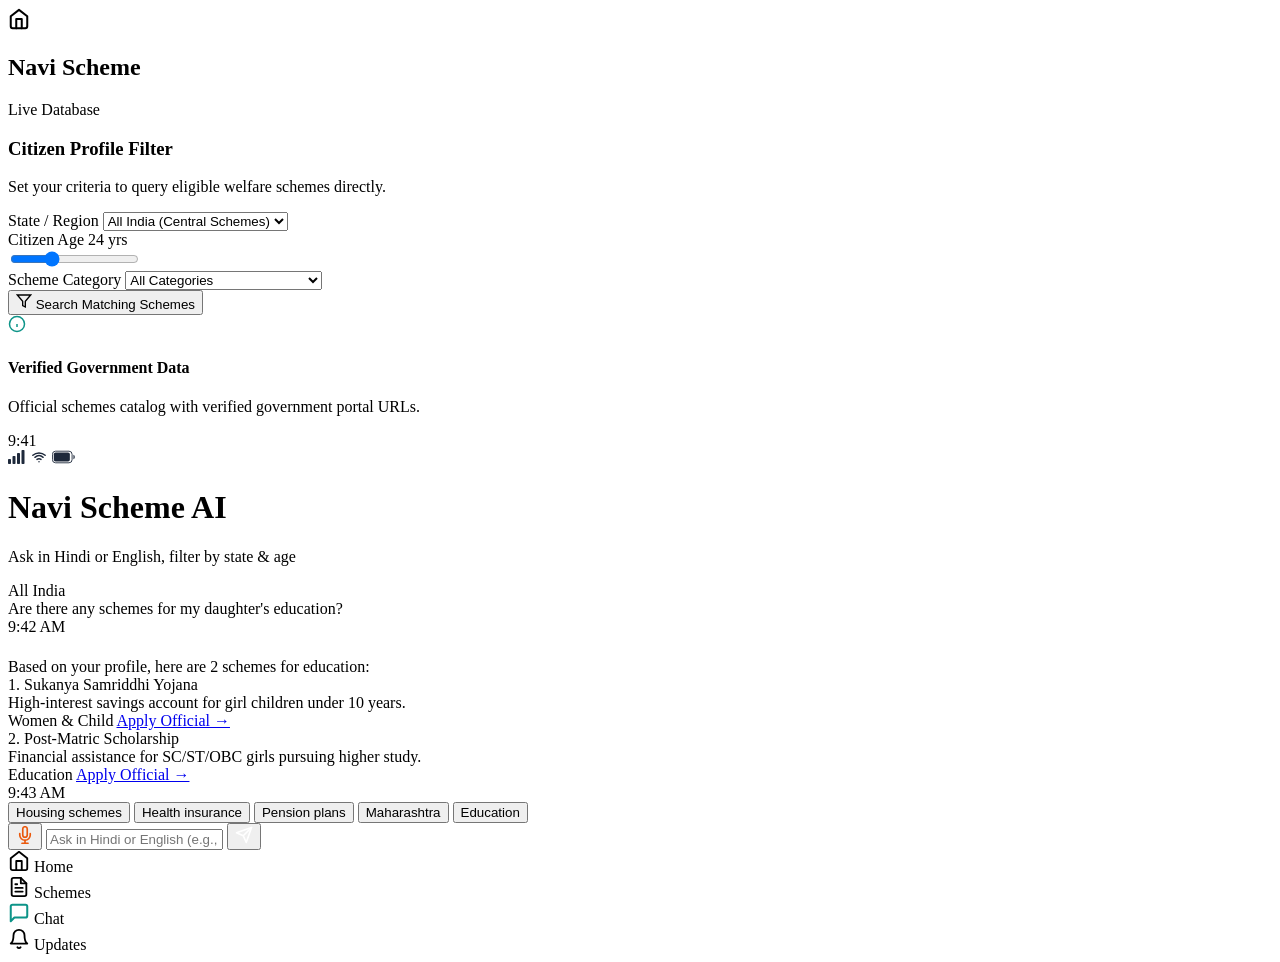
==== apps/web/public/index.html @ ba831e0b "feat: initialize project structure and implement scheme search and chat API endpoints" ====
<!DOCTYPE html>
<html lang="en">
<head>
  <meta charset="UTF-8" />
  <meta name="viewport" content="width=device-width, initial-scale=1.0" />
  <title>Navi Scheme - AI Government Scheme Finder</title>
  <meta name="description" content="Discover Indian central and state welfare schemes tailored to your age, state, and profile with AI guidance." />
  <link rel="preconnect" href="https://fonts.googleapis.com" />
  <link rel="preconnect" href="https://fonts.gstatic.com" crossorigin />
  <link href="https://fonts.googleapis.com/css2?family=Figtree:wght@400;500;600;700;800&display=swap" rel="stylesheet" />
  <link rel="stylesheet" href="/static/style.css" />
</head>
<body>
  <div class="app-layout">
    <!-- Sidebar for Desktop / Overview -->
    <aside class="desktop-sidebar">
      <div class="brand-badge">
        <div class="brand-logo">
          <svg width="22" height="22" viewBox="0 0 24 24" fill="none" stroke="currentColor" stroke-width="2.2" stroke-linecap="round" stroke-linejoin="round">
            <path d="m3 9 9-7 9 7v11a2 2 0 0 1-2 2H5a2 2 0 0 1-2-2z"></path>
            <polyline points="9 22 9 12 15 12 15 22"></polyline>
          </svg>
        </div>
        <div>
          <h2>Navi Scheme</h2>
          <span class="db-status-pill" id="db-status-badge">
            <span class="pulse-dot"></span> Live Database
          </span>
        </div>
      </div>

      <div class="sidebar-card">
        <h3>Citizen Profile Filter</h3>
        <p>Set your criteria to query eligible welfare schemes directly.</p>
        
        <div class="filter-group">
          <label for="state-select">State / Region</label>
          <select id="state-select" class="custom-select">
            <option value="All India">All India (Central Schemes)</option>
            <option value="Maharashtra">Maharashtra</option>
            <option value="Uttar Pradesh">Uttar Pradesh</option>
            <option value="Madhya Pradesh">Madhya Pradesh</option>
            <option value="Karnataka">Karnataka</option>
            <option value="Bihar">Bihar</option>
            <option value="Tamil Nadu">Tamil Nadu</option>
            <option value="Delhi">Delhi</option>
          </select>
        </div>

        <div class="filter-group">
          <div class="label-with-val">
            <label for="age-input">Citizen Age</label>
            <span id="age-display" class="val-badge">24 yrs</span>
          </div>
          <input type="range" id="age-range" min="0" max="80" value="24" class="custom-range" />
        </div>

        <div class="filter-group">
          <label for="category-select">Scheme Category</label>
          <select id="category-select" class="custom-select">
            <option value="All">All Categories</option>
            <option value="Education">Education & Scholarships</option>
            <option value="Health">Health & Insurance</option>
            <option value="Housing">Housing & PMAY</option>
            <option value="Pension">Pension & Retirement</option>
            <option value="Agriculture">Agriculture & Farmers</option>
            <option value="Women & Child">Women & Child Development</option>
            <option value="Social Welfare">Social Welfare</option>
          </select>
        </div>

        <button id="apply-filter-btn" class="sidebar-btn">
          <svg width="16" height="16" viewBox="0 0 24 24" fill="none" stroke="currentColor" stroke-width="2"><polygon points="22 3 2 3 10 12.46 10 19 14 21 14 12.46 22 3"/></svg>
          Search Matching Schemes
        </button>
      </div>

      <div class="sidebar-info-box">
        <div class="info-icon">
          <svg width="18" height="18" viewBox="0 0 24 24" fill="none" stroke="#0D9488" stroke-width="2"><circle cx="12" cy="12" r="10"/><line x1="12" y1="16" x2="12" y2="12"/><line x1="12" y1="8" x2="12.01" y2="8"/></svg>
        </div>
        <div>
          <h4>Verified Government Data</h4>
          <p>Official schemes catalog with verified government portal URLs.</p>
        </div>
      </div>
    </aside>

    <!-- Mobile Device Simulator Container -->
    <main class="mobile-frame-container">
      <div class="ai-chat" id="ai-chat-app">
        <!-- Top Section -->
        <div class="top-section">
          <!-- Status Bar -->
          <div class="status-bar">
            <div class="time" id="live-time">9:41</div>
            <div class="status-icons">
              <!-- iOS Signal -->
              <svg class="status-icon" width="18" height="14" viewBox="0 0 18 14" fill="none">
                <rect x="0" y="9" width="3" height="5" rx="0.75" fill="#1E293B"/>
                <rect x="4.5" y="6" width="3" height="8" rx="0.75" fill="#1E293B"/>
                <rect x="9" y="3" width="3" height="11" rx="0.75" fill="#1E293B"/>
                <rect x="13.5" y="0" width="3" height="14" rx="0.75" fill="#1E293B"/>
              </svg>
              <!-- iOS Wifi -->
              <svg class="status-icon" width="18" height="14" viewBox="0 0 24 24" fill="none" stroke="#1E293B" stroke-width="2.5" stroke-linecap="round">
                <path d="M5 12.55a11 11 0 0 1 14.08 0"/>
                <path d="M1.42 9a16 16 0 0 1 21.16 0"/>
                <path d="M8.53 16.11a6 6 0 0 1 6.95 0"/>
                <line x1="12" y1="20" x2="12.01" y2="20"/>
              </svg>
              <!-- iOS Battery -->
              <svg class="status-icon" width="25" height="14" viewBox="0 0 28 14" fill="none">
                <rect x="0.5" y="0.5" width="22" height="13" rx="3.5" stroke="#1E293B"/>
                <rect x="2" y="2" width="18" height="10" rx="2" fill="#1E293B"/>
                <path d="M24 4.5V9.5C24.8 9.2 25.5 8.4 25.5 7C25.5 5.6 24.8 4.8 24 4.5Z" fill="#1E293B"/>
              </svg>
            </div>
          </div>

          <!-- Screen Header -->
          <div class="screen-header">
            <div class="header-text">
              <h1 class="title">Navi Scheme AI</h1>
              <p class="subtitle" id="header-subtitle">Ask in Hindi or English, filter by state & age</p>
            </div>
            <div class="header-badge" id="state-indicator-badge">
              <span>All India</span>
            </div>
          </div>

          <!-- Chat Flow Stream -->
          <div class="chat-flow" id="chat-flow">
            <!-- Initial User message -->
            <div class="user-wrapper">
              <div class="user-bubble">
                <div class="user-text">Are there any schemes for my daughter's education?</div>
                <div class="user-time">9:42 AM</div>
              </div>
            </div>

            <!-- Initial AI message with Cards -->
            <div class="ai-wrapper">
              <div class="ai-avatar">
                <svg width="18" height="18" viewBox="0 0 24 24" fill="none" stroke="#FFFFFF" stroke-width="2.2" stroke-linecap="round" stroke-linejoin="round">
                  <path d="M21 15a2 2 0 0 1-2 2H7l-4 4V5a2 2 0 0 1 2-2h14a2 2 0 0 1 2 2z"></path>
                </svg>
              </div>
              <div class="ai-bubble">
                <div class="ai-intro-text">
                  Based on your profile, here are 2 schemes for education:
                </div>

                <!-- Scheme Card 1 (Orange style) -->
                <div class="scheme-card orange-card">
                  <div class="scheme-card-title">1. Sukanya Samriddhi Yojana</div>
                  <div class="scheme-card-desc">High-interest savings account for girl children under 10 years.</div>
                  <div class="scheme-card-footer">
                    <span class="badge orange-badge">Women & Child</span>
                    <a href="https://www.indiapost.gov.in" target="_blank" rel="noopener" class="card-link">Apply Official &rarr;</a>
                  </div>
                </div>

                <!-- Scheme Card 2 (Teal style) -->
                <div class="scheme-card teal-card">
                  <div class="scheme-card-title">2. Post-Matric Scholarship</div>
                  <div class="scheme-card-desc">Financial assistance for SC/ST/OBC girls pursuing higher study.</div>
                  <div class="scheme-card-footer">
                    <span class="badge teal-badge">Education</span>
                    <a href="https://scholarships.gov.in" target="_blank" rel="noopener" class="card-link">Apply Official &rarr;</a>
                  </div>
                </div>

                <div class="ai-time">9:43 AM</div>
              </div>
            </div>
          </div>
        </div>

        <!-- Footer Section -->
        <div class="footer-chat">
          <!-- Quick Chips -->
          <div class="quick-chips" id="quick-chips">
            <button class="chip" data-query="Housing schemes">Housing schemes</button>
            <button class="chip" data-query="Health insurance">Health insurance</button>
            <button class="chip" data-query="Pension plans">Pension plans</button>
            <button class="chip" data-query="Maharashtra schemes">Maharashtra</button>
            <button class="chip" data-query="Education scholarships">Education</button>
          </div>

          <!-- Input Row -->
          <form class="input-row" id="chat-form" onsubmit="return false;">
            <button type="button" class="mic-btn" id="mic-btn" title="Voice Input">
              <svg width="18" height="18" viewBox="0 0 24 24" fill="none" stroke="#EA580C" stroke-width="2.2" stroke-linecap="round" stroke-linejoin="round">
                <path d="M12 1a3 3 0 0 0-3 3v8a3 3 0 0 0 6 0V4a3 3 0 0 0-3-3z"></path>
                <path d="M19 10v2a7 7 0 0 1-14 0v-2"></path>
                <line x1="12" y1="19" x2="12" y2="23"></line>
                <line x1="8" y1="23" x2="16" y2="23"></line>
              </svg>
            </button>
            <input
              type="text"
              class="text-field"
              id="message-input"
              placeholder="Ask in Hindi or English (e.g., age 22 Maharashtra)..."
              autocomplete="off"
            />
            <button type="submit" class="send-btn" id="send-btn" title="Send Message">
              <svg width="18" height="18" viewBox="0 0 24 24" fill="none" stroke="#FFFFFF" stroke-width="2.2" stroke-linecap="round" stroke-linejoin="round">
                <line x1="22" y1="2" x2="11" y2="13"></line>
                <polygon points="22 2 15 22 11 13 2 9 22 2"></polygon>
              </svg>
            </button>
          </form>

          <!-- Tab Bar Container -->
          <div class="tab-bar-container">
            <div class="tabs">
              <!-- Tab Home -->
              <div class="tab" id="tab-home" onclick="switchTab('home')">
                <svg width="22" height="22" viewBox="0 0 24 24" fill="none" stroke="currentColor" stroke-width="2" stroke-linecap="round" stroke-linejoin="round">
                  <path d="m3 9 9-7 9 7v11a2 2 0 0 1-2 2H5a2 2 0 0 1-2-2z"></path>
                  <polyline points="9 22 9 12 15 12 15 22"></polyline>
                </svg>
                <span class="tab-label">Home</span>
              </div>

              <!-- Tab Schemes -->
              <div class="tab" id="tab-schemes" onclick="switchTab('schemes')">
                <svg width="22" height="22" viewBox="0 0 24 24" fill="none" stroke="currentColor" stroke-width="2" stroke-linecap="round" stroke-linejoin="round">
                  <path d="M14 2H6a2 2 0 0 0-2 2v16a2 2 0 0 0 2 2h12a2 2 0 0 0 2-2V8z"></path>
                  <polyline points="14 2 14 8 20 8"></polyline>
                  <line x1="16" y1="13" x2="8" y2="13"></line>
                  <line x1="16" y1="17" x2="8" y2="17"></line>
                  <polyline points="10 9 9 9 8 9"></polyline>
                </svg>
                <span class="tab-label">Schemes</span>
              </div>

              <!-- Tab Chat (Active) -->
              <div class="tab active" id="tab-chat" onclick="switchTab('chat')">
                <svg width="22" height="22" viewBox="0 0 24 24" fill="none" stroke="#0D9488" stroke-width="2.2" stroke-linecap="round" stroke-linejoin="round">
                  <path d="M21 15a2 2 0 0 1-2 2H7l-4 4V5a2 2 0 0 1 2-2h14a2 2 0 0 1 2 2z"></path>
                </svg>
                <span class="tab-label">Chat</span>
              </div>

              <!-- Tab Updates -->
              <div class="tab" id="tab-updates" onclick="switchTab('updates')">
                <svg width="22" height="22" viewBox="0 0 24 24" fill="none" stroke="currentColor" stroke-width="2" stroke-linecap="round" stroke-linejoin="round">
                  <path d="M18 8A6 6 0 0 0 6 8c0 7-3 9-3 9h18s-3-2-3-9"></path>
                  <path d="M13.73 21a2 2 0 0 1-3.46 0"></path>
                </svg>
                <span class="tab-label">Updates</span>
              </div>
            </div>

            <!-- Home Indicator -->
            <div class="home-indicator-container">
              <div class="indicator"></div>
            </div>
          </div>
        </div>
      </div>
    </main>
  </div>

  <script src="/static/app.js"></script>
</body>
</html>
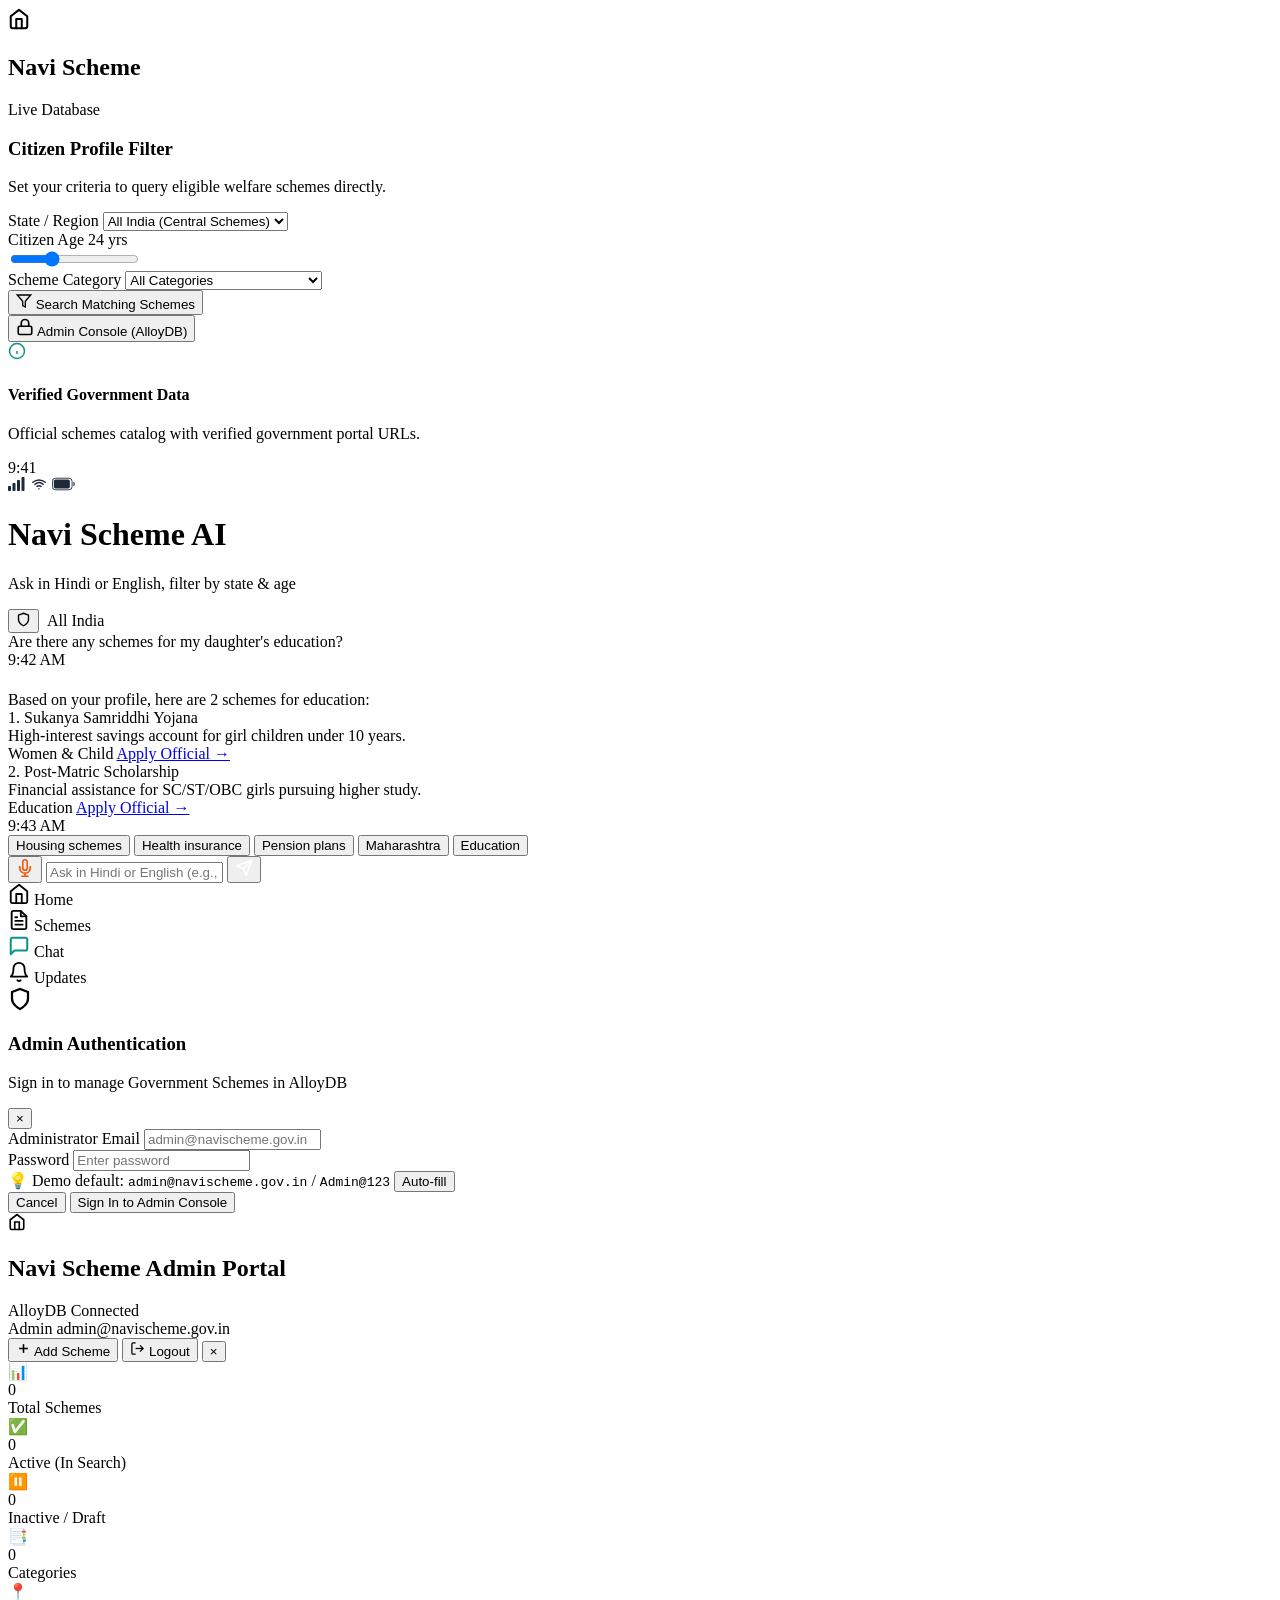
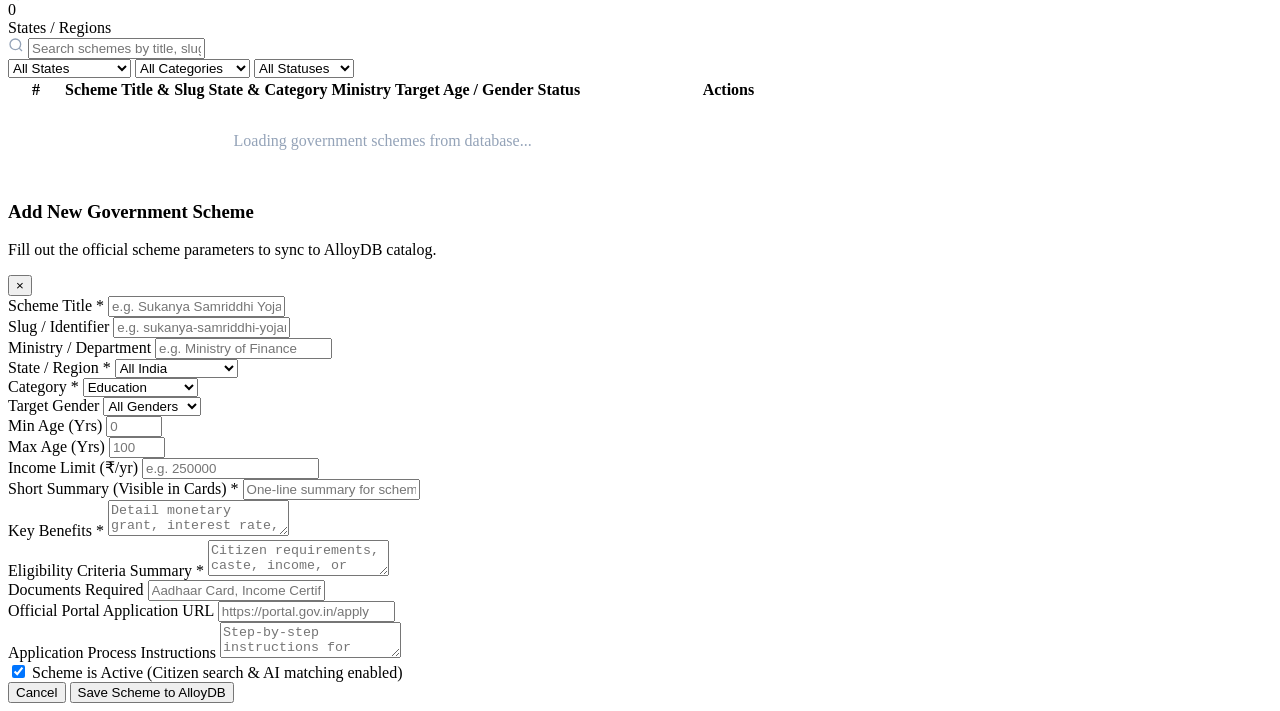
==== commit 2ab3f1fe: "Admin role is added -JWT added for authorization  -code and ui changes" ====
--- a/apps/web/public/index.html
+++ b/apps/web/public/index.html
@@ -74,6 +74,14 @@
           Search Matching Schemes
         </button>
       </div>
+
+      <button id="open-admin-btn" class="admin-entry-btn" onclick="openAdminPortal()">
+        <svg width="18" height="18" viewBox="0 0 24 24" fill="none" stroke="currentColor" stroke-width="2.2" stroke-linecap="round" stroke-linejoin="round">
+          <rect x="3" y="11" width="18" height="11" rx="2" ry="2"></rect>
+          <path d="M7 11V7a5 5 0 0 1 10 0v4"></path>
+        </svg>
+        <span>Admin Console (AlloyDB)</span>
+      </button>
 
       <div class="sidebar-info-box">
         <div class="info-icon">
@@ -124,8 +132,15 @@
               <h1 class="title">Navi Scheme AI</h1>
               <p class="subtitle" id="header-subtitle">Ask in Hindi or English, filter by state & age</p>
             </div>
-            <div class="header-badge" id="state-indicator-badge">
-              <span>All India</span>
+            <div style="display:flex; align-items:center; gap:8px;">
+              <button class="header-admin-icon-btn" onclick="openAdminPortal()" title="Open Admin Console">
+                <svg width="15" height="15" viewBox="0 0 24 24" fill="none" stroke="currentColor" stroke-width="2.2" stroke-linecap="round" stroke-linejoin="round">
+                  <path d="M12 22s8-4 8-10V5l-8-3-8 3v7c0 6 8 10 8 10z"></path>
+                </svg>
+              </button>
+              <div class="header-badge" id="state-indicator-badge">
+                <span>All India</span>
+              </div>
             </div>
           </div>
 
@@ -265,6 +280,339 @@
     </main>
   </div>
 
+  <!-- ============================================================ -->
+  <!-- Admin Authentication Modal                                   -->
+  <!-- ============================================================ -->
+  <div id="admin-login-modal" class="modal-backdrop hidden" onclick="handleBackdropClick(event, 'admin-login-modal')">
+    <div class="admin-modal-card">
+      <div class="admin-modal-header">
+        <div class="admin-shield-icon">
+          <svg width="24" height="24" viewBox="0 0 24 24" fill="none" stroke="currentColor" stroke-width="2.2">
+            <path d="M12 22s8-4 8-10V5l-8-3-8 3v7c0 6 8 10 8 10z"></path>
+          </svg>
+        </div>
+        <div>
+          <h3>Admin Authentication</h3>
+          <p>Sign in to manage Government Schemes in AlloyDB</p>
+        </div>
+        <button class="modal-close-btn" onclick="closeAdminLoginModal()" title="Close">&times;</button>
+      </div>
+
+      <div id="admin-login-error" class="admin-alert-box error hidden"></div>
+
+      <form id="admin-login-form" onsubmit="handleAdminLogin(event)">
+        <div class="form-group">
+          <label for="admin-login-email">Administrator Email</label>
+          <input type="email" id="admin-login-email" class="form-input" placeholder="admin@navischeme.gov.in" required />
+        </div>
+
+        <div class="form-group">
+          <label for="admin-login-password">Password</label>
+          <input type="password" id="admin-login-password" class="form-input" placeholder="Enter password" required />
+        </div>
+
+        <div class="demo-credentials-pill">
+          <span>💡 Demo default: <code>admin@navischeme.gov.in</code> / <code>Admin@123</code></span>
+          <button type="button" class="btn-text-action" onclick="fillDemoAdminCredentials()">Auto-fill</button>
+        </div>
+
+        <div class="admin-modal-actions">
+          <button type="button" class="btn-secondary" onclick="closeAdminLoginModal()">Cancel</button>
+          <button type="submit" id="admin-login-submit-btn" class="btn-primary">
+            <span>Sign In to Admin Console</span>
+          </button>
+        </div>
+      </form>
+    </div>
+  </div>
+
+  <!-- ============================================================ -->
+  <!-- Admin Management Dashboard Modal                             -->
+  <!-- ============================================================ -->
+  <div id="admin-dashboard-modal" class="modal-backdrop fullscreen hidden">
+    <div class="admin-dashboard-container">
+      <!-- Admin Top Bar -->
+      <header class="admin-dash-header">
+        <div class="admin-dash-brand">
+          <div class="brand-logo-small">
+            <svg width="18" height="18" viewBox="0 0 24 24" fill="none" stroke="currentColor" stroke-width="2.2">
+              <path d="m3 9 9-7 9 7v11a2 2 0 0 1-2 2H5a2 2 0 0 1-2-2z"></path>
+              <polyline points="9 22 9 12 15 12 15 22"></polyline>
+            </svg>
+          </div>
+          <div>
+            <h2>Navi Scheme Admin Portal</h2>
+            <span class="admin-role-badge"><span class="pulse-dot"></span> AlloyDB Connected</span>
+          </div>
+        </div>
+
+        <div class="admin-dash-user-controls">
+          <div class="admin-user-info">
+            <span id="admin-user-name" class="user-name">Admin</span>
+            <span id="admin-user-email" class="user-email">admin@navischeme.gov.in</span>
+          </div>
+          <button class="btn-primary-small" onclick="openAddSchemeModal()">
+            <svg width="15" height="15" viewBox="0 0 24 24" fill="none" stroke="currentColor" stroke-width="2.5"><line x1="12" y1="5" x2="12" y2="19"></line><line x1="5" y1="12" x2="19" y2="12"></line></svg>
+            <span>Add Scheme</span>
+          </button>
+          <button class="btn-outline-danger" onclick="handleAdminLogout()" title="Logout Admin">
+            <svg width="15" height="15" viewBox="0 0 24 24" fill="none" stroke="currentColor" stroke-width="2"><path d="M9 21H5a2 2 0 0 1-2-2V5a2 2 0 0 1 2-2h4"></path><polyline points="16 17 21 12 16 7"></polyline><line x1="21" y1="12" x2="9" y2="12"></line></svg>
+            <span>Logout</span>
+          </button>
+          <button class="modal-close-btn" onclick="closeAdminDashboard()" title="Close Portal">&times;</button>
+        </div>
+      </header>
+
+      <!-- Dashboard Stats Cards -->
+      <div class="admin-stats-grid">
+        <div class="stat-card">
+          <div class="stat-icon total-icon">📊</div>
+          <div>
+            <div class="stat-value" id="admin-stat-total">0</div>
+            <div class="stat-label">Total Schemes</div>
+          </div>
+        </div>
+        <div class="stat-card">
+          <div class="stat-icon active-icon">✅</div>
+          <div>
+            <div class="stat-value" id="admin-stat-active">0</div>
+            <div class="stat-label">Active (In Search)</div>
+          </div>
+        </div>
+        <div class="stat-card">
+          <div class="stat-icon inactive-icon">⏸️</div>
+          <div>
+            <div class="stat-value" id="admin-stat-inactive">0</div>
+            <div class="stat-label">Inactive / Draft</div>
+          </div>
+        </div>
+        <div class="stat-card">
+          <div class="stat-icon cat-icon">📑</div>
+          <div>
+            <div class="stat-value" id="admin-stat-categories">0</div>
+            <div class="stat-label">Categories</div>
+          </div>
+        </div>
+        <div class="stat-card">
+          <div class="stat-icon state-icon">📍</div>
+          <div>
+            <div class="stat-value" id="admin-stat-states">0</div>
+            <div class="stat-label">States / Regions</div>
+          </div>
+        </div>
+      </div>
+
+      <!-- Schemes Filter & Controls Bar -->
+      <div class="admin-table-controls">
+        <div class="search-input-wrapper">
+          <svg width="16" height="16" viewBox="0 0 24 24" fill="none" stroke="#94A3B8" stroke-width="2"><circle cx="11" cy="11" r="8"></circle><line x1="21" y1="21" x2="16.65" y2="16.65"></line></svg>
+          <input type="text" id="admin-search-input" placeholder="Search schemes by title, slug, or ministry..." oninput="debounceAdminSearch()" />
+        </div>
+
+        <div class="filter-dropdowns">
+          <select id="admin-filter-state" class="admin-select" onchange="loadAdminSchemes()">
+            <option value="">All States</option>
+            <option value="All India">All India</option>
+            <option value="Maharashtra">Maharashtra</option>
+            <option value="Karnataka">Karnataka</option>
+            <option value="Uttar Pradesh">Uttar Pradesh</option>
+            <option value="Madhya Pradesh">Madhya Pradesh</option>
+            <option value="Bihar">Bihar</option>
+            <option value="Tamil Nadu">Tamil Nadu</option>
+            <option value="Delhi">Delhi</option>
+          </select>
+
+          <select id="admin-filter-category" class="admin-select" onchange="loadAdminSchemes()">
+            <option value="">All Categories</option>
+            <option value="Education">Education</option>
+            <option value="Health">Health</option>
+            <option value="Housing">Housing</option>
+            <option value="Pension">Pension</option>
+            <option value="Agriculture">Agriculture</option>
+            <option value="Women & Child">Women & Child</option>
+            <option value="Social Welfare">Social Welfare</option>
+          </select>
+
+          <select id="admin-filter-status" class="admin-select" onchange="loadAdminSchemes()">
+            <option value="">All Statuses</option>
+            <option value="true">Active Only</option>
+            <option value="false">Inactive Only</option>
+          </select>
+        </div>
+      </div>
+
+      <!-- Schemes Table -->
+      <div class="admin-table-container">
+        <table class="admin-data-table">
+          <thead>
+            <tr>
+              <th style="width: 50px;">#</th>
+              <th>Scheme Title & Slug</th>
+              <th>State & Category</th>
+              <th>Ministry</th>
+              <th>Target Age / Gender</th>
+              <th>Status</th>
+              <th style="text-align: right; width: 170px;">Actions</th>
+            </tr>
+          </thead>
+          <tbody id="admin-schemes-tbody">
+            <tr>
+              <td colspan="7" style="text-align: center; padding: 30px; color: #94A3B8;">Loading government schemes from database...</td>
+            </tr>
+          </tbody>
+        </table>
+      </div>
+    </div>
+  </div>
+
+  <!-- ============================================================ -->
+  <!-- Scheme Add / Edit Modal                                      -->
+  <!-- ============================================================ -->
+  <div id="admin-scheme-modal" class="modal-backdrop hidden" onclick="handleBackdropClick(event, 'admin-scheme-modal')">
+    <div class="admin-modal-card large">
+      <div class="admin-modal-header">
+        <div>
+          <h3 id="scheme-modal-heading">Add New Government Scheme</h3>
+          <p>Fill out the official scheme parameters to sync to AlloyDB catalog.</p>
+        </div>
+        <button class="modal-close-btn" onclick="closeSchemeModal()" title="Close">&times;</button>
+      </div>
+
+      <form id="admin-scheme-form" onsubmit="handleSaveScheme(event)">
+        <input type="hidden" id="form-scheme-id" value="" />
+
+        <div class="form-grid-2">
+          <div class="form-group">
+            <label for="form-scheme-title">Scheme Title <span class="required">*</span></label>
+            <input type="text" id="form-scheme-title" class="form-input" placeholder="e.g. Sukanya Samriddhi Yojana (SSY)" required />
+          </div>
+
+          <div class="form-group">
+            <label for="form-scheme-slug">Slug / Identifier</label>
+            <input type="text" id="form-scheme-slug" class="form-input" placeholder="e.g. sukanya-samriddhi-yojana (auto-generated if empty)" />
+          </div>
+        </div>
+
+        <div class="form-grid-3">
+          <div class="form-group">
+            <label for="form-scheme-ministry">Ministry / Department</label>
+            <input type="text" id="form-scheme-ministry" class="form-input" placeholder="e.g. Ministry of Finance" />
+          </div>
+
+          <div class="form-group">
+            <label for="form-scheme-state">State / Region <span class="required">*</span></label>
+            <select id="form-scheme-state" class="form-input" required>
+              <option value="All India">All India</option>
+              <option value="Maharashtra">Maharashtra</option>
+              <option value="Karnataka">Karnataka</option>
+              <option value="Uttar Pradesh">Uttar Pradesh</option>
+              <option value="Madhya Pradesh">Madhya Pradesh</option>
+              <option value="Bihar">Bihar</option>
+              <option value="Tamil Nadu">Tamil Nadu</option>
+              <option value="Rajasthan">Rajasthan</option>
+              <option value="Gujarat">Gujarat</option>
+              <option value="West Bengal">West Bengal</option>
+              <option value="Delhi">Delhi</option>
+              <option value="Kerala">Kerala</option>
+              <option value="Punjab">Punjab</option>
+              <option value="Haryana">Haryana</option>
+            </select>
+          </div>
+
+          <div class="form-group">
+            <label for="form-scheme-category">Category <span class="required">*</span></label>
+            <select id="form-scheme-category" class="form-input" required>
+              <option value="Education">Education</option>
+              <option value="Health">Health</option>
+              <option value="Housing">Housing</option>
+              <option value="Pension">Pension</option>
+              <option value="Agriculture">Agriculture</option>
+              <option value="Women & Child">Women & Child</option>
+              <option value="Social Welfare">Social Welfare</option>
+            </select>
+          </div>
+        </div>
+
+        <div class="form-grid-4">
+          <div class="form-group">
+            <label for="form-scheme-gender">Target Gender</label>
+            <select id="form-scheme-gender" class="form-input">
+              <option value="All">All Genders</option>
+              <option value="Female">Female Only</option>
+              <option value="Male">Male Only</option>
+            </select>
+          </div>
+
+          <div class="form-group">
+            <label for="form-scheme-min-age">Min Age (Yrs)</label>
+            <input type="number" id="form-scheme-min-age" class="form-input" placeholder="0" min="0" max="120" />
+          </div>
+
+          <div class="form-group">
+            <label for="form-scheme-max-age">Max Age (Yrs)</label>
+            <input type="number" id="form-scheme-max-age" class="form-input" placeholder="100" min="0" max="120" />
+          </div>
+
+          <div class="form-group">
+            <label for="form-scheme-income">Income Limit (₹/yr)</label>
+            <input type="number" id="form-scheme-income" class="form-input" placeholder="e.g. 250000" />
+          </div>
+        </div>
+
+        <div class="form-group">
+          <label for="form-scheme-short-desc">Short Summary (Visible in Cards) <span class="required">*</span></label>
+          <input type="text" id="form-scheme-short-desc" class="form-input" placeholder="One-line summary for scheme cards..." required />
+        </div>
+
+        <div class="form-grid-2">
+          <div class="form-group">
+            <label for="form-scheme-benefits">Key Benefits <span class="required">*</span></label>
+            <textarea id="form-scheme-benefits" class="form-textarea" rows="2" placeholder="Detail monetary grant, interest rate, subsidy or health cover..." required></textarea>
+          </div>
+
+          <div class="form-group">
+            <label for="form-scheme-eligibility">Eligibility Criteria Summary <span class="required">*</span></label>
+            <textarea id="form-scheme-eligibility" class="form-textarea" rows="2" placeholder="Citizen requirements, caste, income, or family criteria..." required></textarea>
+          </div>
+        </div>
+
+        <div class="form-grid-2">
+          <div class="form-group">
+            <label for="form-scheme-docs">Documents Required</label>
+            <input type="text" id="form-scheme-docs" class="form-input" placeholder="Aadhaar Card, Income Certificate, Bank Passbook..." />
+          </div>
+
+          <div class="form-group">
+            <label for="form-scheme-url">Official Portal Application URL</label>
+            <input type="url" id="form-scheme-url" class="form-input" placeholder="https://portal.gov.in/apply" />
+          </div>
+        </div>
+
+        <div class="form-group">
+          <label for="form-scheme-process">Application Process Instructions</label>
+          <textarea id="form-scheme-process" class="form-textarea" rows="2" placeholder="Step-by-step instructions for online or offline CSC application..."></textarea>
+        </div>
+
+        <div class="form-checkbox-row">
+          <label class="custom-checkbox-label">
+            <input type="checkbox" id="form-scheme-active" checked />
+            <span>Scheme is Active (Citizen search & AI matching enabled)</span>
+          </label>
+        </div>
+
+        <div class="admin-modal-actions">
+          <button type="button" class="btn-secondary" onclick="closeSchemeModal()">Cancel</button>
+          <button type="submit" id="save-scheme-submit-btn" class="btn-primary">
+            <span>Save Scheme to AlloyDB</span>
+          </button>
+        </div>
+      </form>
+    </div>
+  </div>
+
+  <!-- Toast Notification Box -->
+  <div id="admin-toast" class="admin-toast hidden"></div>
+
   <script src="/static/app.js"></script>
 </body>
 </html>
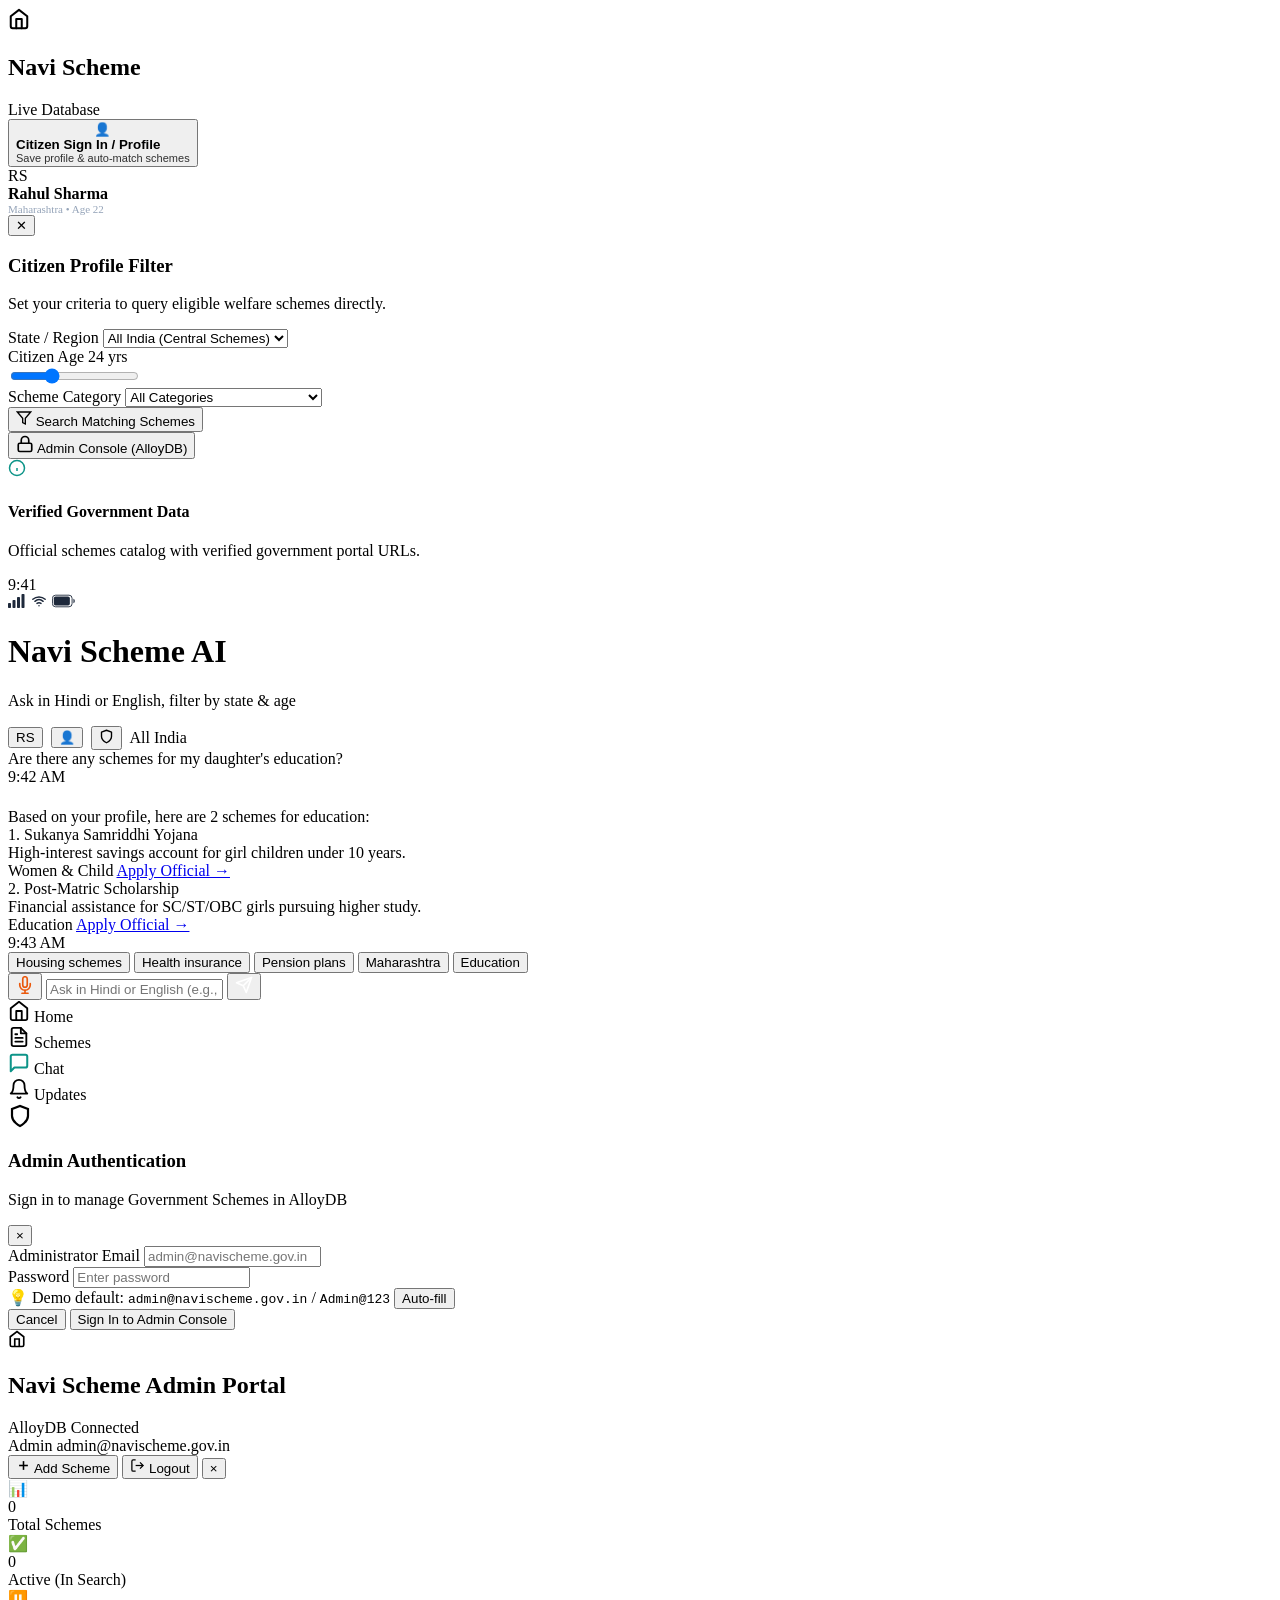
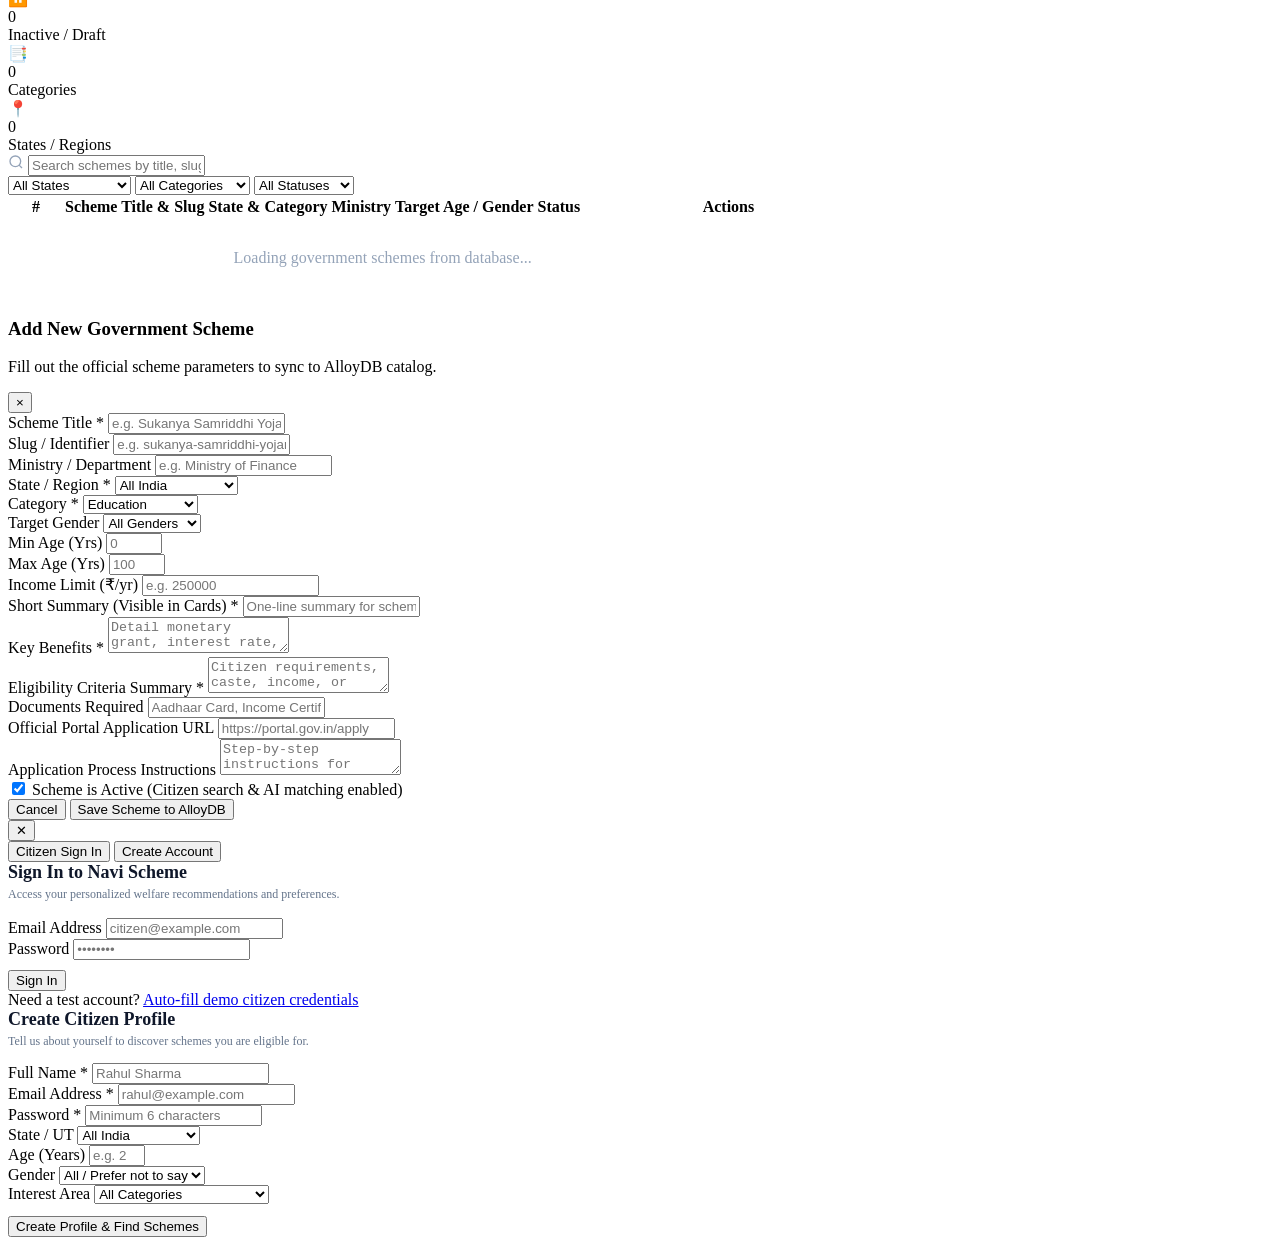
==== commit 66b2d8c9: "add GenAI content generation" ====
--- a/apps/web/public/index.html
+++ b/apps/web/public/index.html
@@ -26,6 +26,29 @@
           <span class="db-status-pill" id="db-status-badge">
             <span class="pulse-dot"></span> Live Database
           </span>
+        </div>
+      </div>
+
+      <!-- Citizen User Status / Profile Widget -->
+      <div id="citizen-account-card" class="citizen-account-card">
+        <div id="citizen-logged-out-view">
+          <button class="citizen-login-btn" onclick="openCitizenAuthModal()">
+            <span class="avatar-icon">👤</span>
+            <div style="text-align:left;">
+              <strong>Citizen Sign In / Profile</strong>
+              <div style="font-size:11px; opacity:0.8;">Save profile & auto-match schemes</div>
+            </div>
+          </button>
+        </div>
+        <div id="citizen-logged-in-view" class="hidden">
+          <div class="citizen-profile-info">
+            <div class="citizen-avatar-badge" id="citizen-avatar-initials">RS</div>
+            <div>
+              <strong id="citizen-display-name">Rahul Sharma</strong>
+              <div id="citizen-display-sub" style="font-size:11px; color:#94A3B8;">Maharashtra &bull; Age 22</div>
+            </div>
+            <button class="btn-logout-small" onclick="handleCitizenLogout()" title="Sign Out">✕</button>
+          </div>
         </div>
       </div>
 
@@ -133,6 +156,14 @@
               <p class="subtitle" id="header-subtitle">Ask in Hindi or English, filter by state & age</p>
             </div>
             <div style="display:flex; align-items:center; gap:8px;">
+              <!-- Dynamic User Nav (Shown when authenticated) -->
+              <button class="header-user-avatar-btn hidden" id="header-user-avatar" onclick="openCitizenAuthModal()" title="Citizen Profile">
+                <span id="header-user-initials">RS</span>
+              </button>
+              <!-- Guest Nav (Shown when logged out) -->
+              <button class="header-admin-icon-btn" id="header-citizen-login-btn" onclick="openCitizenAuthModal()" title="Citizen Sign In">
+                <span style="font-size:13px;">👤</span>
+              </button>
               <button class="header-admin-icon-btn" onclick="openAdminPortal()" title="Open Admin Console">
                 <svg width="15" height="15" viewBox="0 0 24 24" fill="none" stroke="currentColor" stroke-width="2.2" stroke-linecap="round" stroke-linejoin="round">
                   <path d="M12 22s8-4 8-10V5l-8-3-8 3v7c0 6 8 10 8 10z"></path>
@@ -610,6 +641,128 @@
     </div>
   </div>
 
+  <!-- Citizen Authentication & Profile Modal -->
+  <div id="citizen-auth-modal" class="modal-backdrop hidden" onclick="handleBackdropClick(event, 'citizen-auth-modal')">
+    <div class="glass-modal citizen-modal-card">
+      <button class="modal-close-btn" onclick="closeCitizenAuthModal()">✕</button>
+
+      <div class="auth-tabs-header">
+        <button id="tab-btn-citizen-login" class="auth-tab-btn active" onclick="switchCitizenAuthTab('login')">
+          Citizen Sign In
+        </button>
+        <button id="tab-btn-citizen-register" class="auth-tab-btn" onclick="switchCitizenAuthTab('register')">
+          Create Account
+        </button>
+      </div>
+
+      <!-- Citizen Login Form -->
+      <div id="citizen-login-view">
+        <div class="modal-header-block" style="text-align:left; margin-bottom:16px;">
+          <h3 style="font-size:18px; color:#0F172A; margin:0;">Sign In to Navi Scheme</h3>
+          <p style="font-size:12px; color:#64748B; margin:4px 0 0 0;">Access your personalized welfare recommendations and preferences.</p>
+        </div>
+
+        <div id="citizen-login-error" class="alert-box error hidden"></div>
+
+        <form id="citizen-login-form" onsubmit="handleCitizenLogin(event)">
+          <div class="form-group">
+            <label for="citizen-login-email">Email Address</label>
+            <input type="email" id="citizen-login-email" class="form-input" required placeholder="citizen@example.com" />
+          </div>
+
+          <div class="form-group">
+            <label for="citizen-login-password">Password</label>
+            <input type="password" id="citizen-login-password" class="form-input" required placeholder="••••••••" />
+          </div>
+
+          <button type="submit" id="citizen-login-submit-btn" class="btn-primary full-width" style="margin-top:10px;">
+            Sign In
+          </button>
+        </form>
+
+        <div class="demo-login-hint">
+          <span>Need a test account?</span>
+          <a href="#" onclick="fillDemoCitizenCredentials(event)">Auto-fill demo citizen credentials</a>
+        </div>
+      </div>
+
+      <!-- Citizen Registration Form -->
+      <div id="citizen-register-view" class="hidden">
+        <div class="modal-header-block" style="text-align:left; margin-bottom:14px;">
+          <h3 style="font-size:18px; color:#0F172A; margin:0;">Create Citizen Profile</h3>
+          <p style="font-size:12px; color:#64748B; margin:4px 0 0 0;">Tell us about yourself to discover schemes you are eligible for.</p>
+        </div>
+
+        <div id="citizen-register-error" class="alert-box error hidden"></div>
+
+        <form id="citizen-register-form" onsubmit="handleCitizenRegister(event)">
+          <div class="form-row">
+            <div class="form-group">
+              <label for="reg-name">Full Name *</label>
+              <input type="text" id="reg-name" class="form-input" required placeholder="Rahul Sharma" />
+            </div>
+            <div class="form-group">
+              <label for="reg-email">Email Address *</label>
+              <input type="email" id="reg-email" class="form-input" required placeholder="rahul@example.com" />
+            </div>
+          </div>
+
+          <div class="form-group">
+            <label for="reg-password">Password *</label>
+            <input type="password" id="reg-password" class="form-input" required placeholder="Minimum 6 characters" minlength="6" />
+          </div>
+
+          <div class="form-row">
+            <div class="form-group">
+              <label for="reg-state">State / UT</label>
+              <select id="reg-state" class="form-select">
+                <option value="All India">All India</option>
+                <option value="Maharashtra">Maharashtra</option>
+                <option value="Uttar Pradesh">Uttar Pradesh</option>
+                <option value="Madhya Pradesh">Madhya Pradesh</option>
+                <option value="Karnataka">Karnataka</option>
+                <option value="Bihar">Bihar</option>
+                <option value="Tamil Nadu">Tamil Nadu</option>
+                <option value="Delhi">Delhi</option>
+              </select>
+            </div>
+            <div class="form-group">
+              <label for="reg-age">Age (Years)</label>
+              <input type="number" id="reg-age" class="form-input" min="0" max="120" placeholder="e.g. 24" />
+            </div>
+          </div>
+
+          <div class="form-row">
+            <div class="form-group">
+              <label for="reg-gender">Gender</label>
+              <select id="reg-gender" class="form-select">
+                <option value="All">All / Prefer not to say</option>
+                <option value="Male">Male</option>
+                <option value="Female">Female</option>
+              </select>
+            </div>
+            <div class="form-group">
+              <label for="reg-category">Interest Area</label>
+              <select id="reg-category" class="form-select">
+                <option value="All">All Categories</option>
+                <option value="Education">Education & Scholarships</option>
+                <option value="Healthcare">Healthcare & Insurance</option>
+                <option value="Agriculture">Agriculture & Farming</option>
+                <option value="Housing">Housing & Urban</option>
+                <option value="Social Welfare">Social Security & Pension</option>
+              </select>
+            </div>
+          </div>
+
+          <button type="submit" id="citizen-register-submit-btn" class="btn-primary full-width" style="margin-top:12px;">
+            Create Profile & Find Schemes
+          </button>
+        </form>
+      </div>
+
+    </div>
+  </div>
+
   <!-- Toast Notification Box -->
   <div id="admin-toast" class="admin-toast hidden"></div>
 
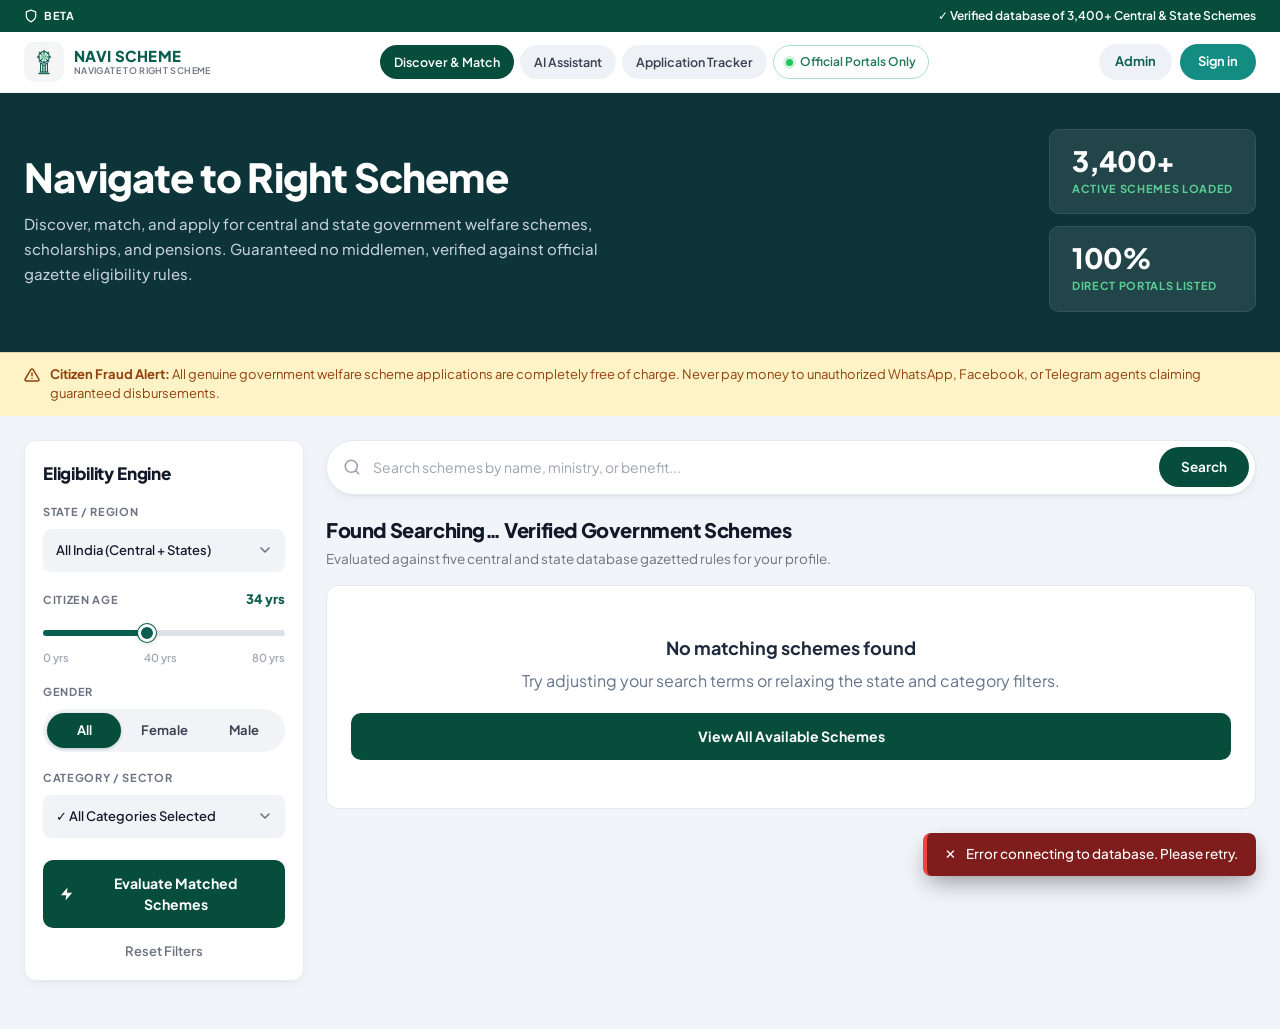
==== commit 5688abbd: "feat: initialize project architecture and implement core security middleware with JWT and PBKDF2 has" ====
--- a/apps/web/public/index.html
+++ b/apps/web/public/index.html
@@ -3,769 +3,161 @@
 <head>
   <meta charset="UTF-8" />
   <meta name="viewport" content="width=device-width, initial-scale=1.0" />
-  <title>Navi Scheme - AI Government Scheme Finder</title>
-  <meta name="description" content="Discover Indian central and state welfare schemes tailored to your age, state, and profile with AI guidance." />
+  <title>NAVI SCHEME — Navigate to Right Scheme</title>
   <link rel="preconnect" href="https://fonts.googleapis.com" />
   <link rel="preconnect" href="https://fonts.gstatic.com" crossorigin />
-  <link href="https://fonts.googleapis.com/css2?family=Figtree:wght@400;500;600;700;800&display=swap" rel="stylesheet" />
-  <link rel="stylesheet" href="/static/style.css" />
+  <link href="https://fonts.googleapis.com/css2?family=Plus+Jakarta+Sans:wght@400;500;600;700;800&display=swap" rel="stylesheet" />
+  <link rel="stylesheet" href="styles.css" />
 </head>
 <body>
-  <div class="app-layout">
-    <!-- Sidebar for Desktop / Overview -->
-    <aside class="desktop-sidebar">
-      <div class="brand-badge">
-        <div class="brand-logo">
-          <svg width="22" height="22" viewBox="0 0 24 24" fill="none" stroke="currentColor" stroke-width="2.2" stroke-linecap="round" stroke-linejoin="round">
-            <path d="m3 9 9-7 9 7v11a2 2 0 0 1-2 2H5a2 2 0 0 1-2-2z"></path>
-            <polyline points="9 22 9 12 15 12 15 22"></polyline>
-          </svg>
+  <div data-chrome="discover"></div>
+
+  <!-- Hero -->
+  <section class="hero">
+    <div class="hero-inner">
+      <div class="hero-copy">
+        <!-- <span class="hero-badge">✓ OFFICIAL GOVT GAZETTES • ZERO APPLICATION FEES</span> -->
+        <h1>Navigate to Right Scheme</h1>
+        <p>
+          Discover, match, and apply for central and state government welfare schemes,
+          scholarships, and pensions. Guaranteed no middlemen, verified against official
+          gazette eligibility rules.
+        </p>
+      </div>
+      <div class="hero-stats">
+        <div class="stat-card">
+          <div class="stat-value">3,400+</div>
+          <div class="stat-label">ACTIVE SCHEMES LOADED</div>
         </div>
-        <div>
-          <h2>Navi Scheme</h2>
-          <span class="db-status-pill" id="db-status-badge">
-            <span class="pulse-dot"></span> Live Database
-          </span>
+        <div class="stat-card">
+          <div class="stat-value">100%</div>
+          <div class="stat-label">DIRECT PORTALS LISTED</div>
         </div>
       </div>
+    </div>
+  </section>
 
-      <!-- Citizen User Status / Profile Widget -->
-      <div id="citizen-account-card" class="citizen-account-card">
-        <div id="citizen-logged-out-view">
-          <button class="citizen-login-btn" onclick="openCitizenAuthModal()">
-            <span class="avatar-icon">👤</span>
-            <div style="text-align:left;">
-              <strong>Citizen Sign In / Profile</strong>
-              <div style="font-size:11px; opacity:0.8;">Save profile & auto-match schemes</div>
-            </div>
-          </button>
-        </div>
-        <div id="citizen-logged-in-view" class="hidden">
-          <div class="citizen-profile-info">
-            <div class="citizen-avatar-badge" id="citizen-avatar-initials">RS</div>
-            <div>
-              <strong id="citizen-display-name">Rahul Sharma</strong>
-              <div id="citizen-display-sub" style="font-size:11px; color:#94A3B8;">Maharashtra &bull; Age 22</div>
-            </div>
-            <button class="btn-logout-small" onclick="handleCitizenLogout()" title="Sign Out">✕</button>
+  <!-- Fraud alert -->
+  <div class="alert-banner" role="alert">
+    <div class="alert-inner">
+      <svg width="16" height="16" viewBox="0 0 24 24" fill="none" stroke="currentColor" stroke-width="2.2" stroke-linecap="round" stroke-linejoin="round" aria-hidden="true">
+        <path d="M10.29 3.86L1.82 18a2 2 0 0 0 1.71 3h16.94a2 2 0 0 0 1.71-3L13.71 3.86a2 2 0 0 0-3.42 0z"/>
+        <line x1="12" y1="9" x2="12" y2="13"/>
+        <line x1="12" y1="17" x2="12.01" y2="17"/>
+      </svg>
+      <p>
+        <strong>Citizen Fraud Alert:</strong>
+        All genuine government welfare scheme applications are completely free of charge.
+        Never pay money to unauthorized WhatsApp, Facebook, or Telegram agents claiming
+        guaranteed disbursements.
+      </p>
+    </div>
+  </div>
+
+  <!-- Main dashboard -->
+  <main class="main">
+    <div class="main-inner">
+      <!-- Eligibility Engine -->
+      <aside class="engine">
+        <h2>Eligibility Engine</h2>
+
+        <div class="field">
+          <label class="field-label" for="state">STATE / REGION</label>
+          <div class="select-wrap">
+            <select id="state">
+              <option selected>All India (Central + States)</option>
+              <option>Andhra Pradesh</option>
+              <option>Bihar</option>
+              <option>Delhi</option>
+              <option>Gujarat</option>
+              <option>Karnataka</option>
+              <option>Maharashtra</option>
+              <option>Tamil Nadu</option>
+              <option>Uttar Pradesh</option>
+              <option>West Bengal</option>
+            </select>
+            <svg class="select-chevron" width="16" height="16" viewBox="0 0 24 24" fill="none" stroke="currentColor" stroke-width="2.4" stroke-linecap="round" stroke-linejoin="round"><polyline points="6 9 12 15 18 9"/></svg>
           </div>
         </div>
-      </div>
 
-      <div class="sidebar-card">
-        <h3>Citizen Profile Filter</h3>
-        <p>Set your criteria to query eligible welfare schemes directly.</p>
-        
-        <div class="filter-group">
-          <label for="state-select">State / Region</label>
-          <select id="state-select" class="custom-select">
-            <option value="All India">All India (Central Schemes)</option>
-            <option value="Maharashtra">Maharashtra</option>
-            <option value="Uttar Pradesh">Uttar Pradesh</option>
-            <option value="Madhya Pradesh">Madhya Pradesh</option>
-            <option value="Karnataka">Karnataka</option>
-            <option value="Bihar">Bihar</option>
-            <option value="Tamil Nadu">Tamil Nadu</option>
-            <option value="Delhi">Delhi</option>
-          </select>
-        </div>
-
-        <div class="filter-group">
-          <div class="label-with-val">
-            <label for="age-input">Citizen Age</label>
-            <span id="age-display" class="val-badge">24 yrs</span>
+        <div class="field">
+          <div class="field-label-row">
+            <label class="field-label" for="age">CITIZEN AGE</label>
+            <span class="age-value" id="ageValue">34 yrs</span>
           </div>
-          <input type="range" id="age-range" min="0" max="80" value="24" class="custom-range" />
-        </div>
-
-        <div class="filter-group">
-          <label for="category-select">Scheme Category</label>
-          <select id="category-select" class="custom-select">
-            <option value="All">All Categories</option>
-            <option value="Education">Education & Scholarships</option>
-            <option value="Health">Health & Insurance</option>
-            <option value="Housing">Housing & PMAY</option>
-            <option value="Pension">Pension & Retirement</option>
-            <option value="Agriculture">Agriculture & Farmers</option>
-            <option value="Women & Child">Women & Child Development</option>
-            <option value="Social Welfare">Social Welfare</option>
-          </select>
-        </div>
-
-        <button id="apply-filter-btn" class="sidebar-btn">
-          <svg width="16" height="16" viewBox="0 0 24 24" fill="none" stroke="currentColor" stroke-width="2"><polygon points="22 3 2 3 10 12.46 10 19 14 21 14 12.46 22 3"/></svg>
-          Search Matching Schemes
-        </button>
-      </div>
-
-      <button id="open-admin-btn" class="admin-entry-btn" onclick="openAdminPortal()">
-        <svg width="18" height="18" viewBox="0 0 24 24" fill="none" stroke="currentColor" stroke-width="2.2" stroke-linecap="round" stroke-linejoin="round">
-          <rect x="3" y="11" width="18" height="11" rx="2" ry="2"></rect>
-          <path d="M7 11V7a5 5 0 0 1 10 0v4"></path>
-        </svg>
-        <span>Admin Console (AlloyDB)</span>
-      </button>
-
-      <div class="sidebar-info-box">
-        <div class="info-icon">
-          <svg width="18" height="18" viewBox="0 0 24 24" fill="none" stroke="#0D9488" stroke-width="2"><circle cx="12" cy="12" r="10"/><line x1="12" y1="16" x2="12" y2="12"/><line x1="12" y1="8" x2="12.01" y2="8"/></svg>
-        </div>
-        <div>
-          <h4>Verified Government Data</h4>
-          <p>Official schemes catalog with verified government portal URLs.</p>
-        </div>
-      </div>
-    </aside>
-
-    <!-- Mobile Device Simulator Container -->
-    <main class="mobile-frame-container">
-      <div class="ai-chat" id="ai-chat-app">
-        <!-- Top Section -->
-        <div class="top-section">
-          <!-- Status Bar -->
-          <div class="status-bar">
-            <div class="time" id="live-time">9:41</div>
-            <div class="status-icons">
-              <!-- iOS Signal -->
-              <svg class="status-icon" width="18" height="14" viewBox="0 0 18 14" fill="none">
-                <rect x="0" y="9" width="3" height="5" rx="0.75" fill="#1E293B"/>
-                <rect x="4.5" y="6" width="3" height="8" rx="0.75" fill="#1E293B"/>
-                <rect x="9" y="3" width="3" height="11" rx="0.75" fill="#1E293B"/>
-                <rect x="13.5" y="0" width="3" height="14" rx="0.75" fill="#1E293B"/>
-              </svg>
-              <!-- iOS Wifi -->
-              <svg class="status-icon" width="18" height="14" viewBox="0 0 24 24" fill="none" stroke="#1E293B" stroke-width="2.5" stroke-linecap="round">
-                <path d="M5 12.55a11 11 0 0 1 14.08 0"/>
-                <path d="M1.42 9a16 16 0 0 1 21.16 0"/>
-                <path d="M8.53 16.11a6 6 0 0 1 6.95 0"/>
-                <line x1="12" y1="20" x2="12.01" y2="20"/>
-              </svg>
-              <!-- iOS Battery -->
-              <svg class="status-icon" width="25" height="14" viewBox="0 0 28 14" fill="none">
-                <rect x="0.5" y="0.5" width="22" height="13" rx="3.5" stroke="#1E293B"/>
-                <rect x="2" y="2" width="18" height="10" rx="2" fill="#1E293B"/>
-                <path d="M24 4.5V9.5C24.8 9.2 25.5 8.4 25.5 7C25.5 5.6 24.8 4.8 24 4.5Z" fill="#1E293B"/>
-              </svg>
-            </div>
-          </div>
-
-          <!-- Screen Header -->
-          <div class="screen-header">
-            <div class="header-text">
-              <h1 class="title">Navi Scheme AI</h1>
-              <p class="subtitle" id="header-subtitle">Ask in Hindi or English, filter by state & age</p>
-            </div>
-            <div style="display:flex; align-items:center; gap:8px;">
-              <!-- Dynamic User Nav (Shown when authenticated) -->
-              <button class="header-user-avatar-btn hidden" id="header-user-avatar" onclick="openCitizenAuthModal()" title="Citizen Profile">
-                <span id="header-user-initials">RS</span>
-              </button>
-              <!-- Guest Nav (Shown when logged out) -->
-              <button class="header-admin-icon-btn" id="header-citizen-login-btn" onclick="openCitizenAuthModal()" title="Citizen Sign In">
-                <span style="font-size:13px;">👤</span>
-              </button>
-              <button class="header-admin-icon-btn" onclick="openAdminPortal()" title="Open Admin Console">
-                <svg width="15" height="15" viewBox="0 0 24 24" fill="none" stroke="currentColor" stroke-width="2.2" stroke-linecap="round" stroke-linejoin="round">
-                  <path d="M12 22s8-4 8-10V5l-8-3-8 3v7c0 6 8 10 8 10z"></path>
-                </svg>
-              </button>
-              <div class="header-badge" id="state-indicator-badge">
-                <span>All India</span>
-              </div>
-            </div>
-          </div>
-
-          <!-- Chat Flow Stream -->
-          <div class="chat-flow" id="chat-flow">
-            <!-- Initial User message -->
-            <div class="user-wrapper">
-              <div class="user-bubble">
-                <div class="user-text">Are there any schemes for my daughter's education?</div>
-                <div class="user-time">9:42 AM</div>
-              </div>
-            </div>
-
-            <!-- Initial AI message with Cards -->
-            <div class="ai-wrapper">
-              <div class="ai-avatar">
-                <svg width="18" height="18" viewBox="0 0 24 24" fill="none" stroke="#FFFFFF" stroke-width="2.2" stroke-linecap="round" stroke-linejoin="round">
-                  <path d="M21 15a2 2 0 0 1-2 2H7l-4 4V5a2 2 0 0 1 2-2h14a2 2 0 0 1 2 2z"></path>
-                </svg>
-              </div>
-              <div class="ai-bubble">
-                <div class="ai-intro-text">
-                  Based on your profile, here are 2 schemes for education:
-                </div>
-
-                <!-- Scheme Card 1 (Orange style) -->
-                <div class="scheme-card orange-card">
-                  <div class="scheme-card-title">1. Sukanya Samriddhi Yojana</div>
-                  <div class="scheme-card-desc">High-interest savings account for girl children under 10 years.</div>
-                  <div class="scheme-card-footer">
-                    <span class="badge orange-badge">Women & Child</span>
-                    <a href="https://www.indiapost.gov.in" target="_blank" rel="noopener" class="card-link">Apply Official &rarr;</a>
-                  </div>
-                </div>
-
-                <!-- Scheme Card 2 (Teal style) -->
-                <div class="scheme-card teal-card">
-                  <div class="scheme-card-title">2. Post-Matric Scholarship</div>
-                  <div class="scheme-card-desc">Financial assistance for SC/ST/OBC girls pursuing higher study.</div>
-                  <div class="scheme-card-footer">
-                    <span class="badge teal-badge">Education</span>
-                    <a href="https://scholarships.gov.in" target="_blank" rel="noopener" class="card-link">Apply Official &rarr;</a>
-                  </div>
-                </div>
-
-                <div class="ai-time">9:43 AM</div>
-              </div>
+          <div class="slider-wrap">
+            <input type="range" id="age" min="0" max="80" value="34" />
+            <div class="slider-marks">
+              <span>0 yrs</span>
+              <span>40 yrs</span>
+              <span>80 yrs</span>
             </div>
           </div>
         </div>
 
-        <!-- Footer Section -->
-        <div class="footer-chat">
-          <!-- Quick Chips -->
-          <div class="quick-chips" id="quick-chips">
-            <button class="chip" data-query="Housing schemes">Housing schemes</button>
-            <button class="chip" data-query="Health insurance">Health insurance</button>
-            <button class="chip" data-query="Pension plans">Pension plans</button>
-            <button class="chip" data-query="Maharashtra schemes">Maharashtra</button>
-            <button class="chip" data-query="Education scholarships">Education</button>
-          </div>
-
-          <!-- Input Row -->
-          <form class="input-row" id="chat-form" onsubmit="return false;">
-            <button type="button" class="mic-btn" id="mic-btn" title="Voice Input">
-              <svg width="18" height="18" viewBox="0 0 24 24" fill="none" stroke="#EA580C" stroke-width="2.2" stroke-linecap="round" stroke-linejoin="round">
-                <path d="M12 1a3 3 0 0 0-3 3v8a3 3 0 0 0 6 0V4a3 3 0 0 0-3-3z"></path>
-                <path d="M19 10v2a7 7 0 0 1-14 0v-2"></path>
-                <line x1="12" y1="19" x2="12" y2="23"></line>
-                <line x1="8" y1="23" x2="16" y2="23"></line>
-              </svg>
-            </button>
-            <input
-              type="text"
-              class="text-field"
-              id="message-input"
-              placeholder="Ask in Hindi or English (e.g., age 22 Maharashtra)..."
-              autocomplete="off"
-            />
-            <button type="submit" class="send-btn" id="send-btn" title="Send Message">
-              <svg width="18" height="18" viewBox="0 0 24 24" fill="none" stroke="#FFFFFF" stroke-width="2.2" stroke-linecap="round" stroke-linejoin="round">
-                <line x1="22" y1="2" x2="11" y2="13"></line>
-                <polygon points="22 2 15 22 11 13 2 9 22 2"></polygon>
-              </svg>
-            </button>
-          </form>
-
-          <!-- Tab Bar Container -->
-          <div class="tab-bar-container">
-            <div class="tabs">
-              <!-- Tab Home -->
-              <div class="tab" id="tab-home" onclick="switchTab('home')">
-                <svg width="22" height="22" viewBox="0 0 24 24" fill="none" stroke="currentColor" stroke-width="2" stroke-linecap="round" stroke-linejoin="round">
-                  <path d="m3 9 9-7 9 7v11a2 2 0 0 1-2 2H5a2 2 0 0 1-2-2z"></path>
-                  <polyline points="9 22 9 12 15 12 15 22"></polyline>
-                </svg>
-                <span class="tab-label">Home</span>
-              </div>
-
-              <!-- Tab Schemes -->
-              <div class="tab" id="tab-schemes" onclick="switchTab('schemes')">
-                <svg width="22" height="22" viewBox="0 0 24 24" fill="none" stroke="currentColor" stroke-width="2" stroke-linecap="round" stroke-linejoin="round">
-                  <path d="M14 2H6a2 2 0 0 0-2 2v16a2 2 0 0 0 2 2h12a2 2 0 0 0 2-2V8z"></path>
-                  <polyline points="14 2 14 8 20 8"></polyline>
-                  <line x1="16" y1="13" x2="8" y2="13"></line>
-                  <line x1="16" y1="17" x2="8" y2="17"></line>
-                  <polyline points="10 9 9 9 8 9"></polyline>
-                </svg>
-                <span class="tab-label">Schemes</span>
-              </div>
-
-              <!-- Tab Chat (Active) -->
-              <div class="tab active" id="tab-chat" onclick="switchTab('chat')">
-                <svg width="22" height="22" viewBox="0 0 24 24" fill="none" stroke="#0D9488" stroke-width="2.2" stroke-linecap="round" stroke-linejoin="round">
-                  <path d="M21 15a2 2 0 0 1-2 2H7l-4 4V5a2 2 0 0 1 2-2h14a2 2 0 0 1 2 2z"></path>
-                </svg>
-                <span class="tab-label">Chat</span>
-              </div>
-
-              <!-- Tab Updates -->
-              <div class="tab" id="tab-updates" onclick="switchTab('updates')">
-                <svg width="22" height="22" viewBox="0 0 24 24" fill="none" stroke="currentColor" stroke-width="2" stroke-linecap="round" stroke-linejoin="round">
-                  <path d="M18 8A6 6 0 0 0 6 8c0 7-3 9-3 9h18s-3-2-3-9"></path>
-                  <path d="M13.73 21a2 2 0 0 1-3.46 0"></path>
-                </svg>
-                <span class="tab-label">Updates</span>
-              </div>
-            </div>
-
-            <!-- Home Indicator -->
-            <div class="home-indicator-container">
-              <div class="indicator"></div>
-            </div>
-          </div>
-        </div>
-      </div>
-    </main>
-  </div>
-
-  <!-- ============================================================ -->
-  <!-- Admin Authentication Modal                                   -->
-  <!-- ============================================================ -->
-  <div id="admin-login-modal" class="modal-backdrop hidden" onclick="handleBackdropClick(event, 'admin-login-modal')">
-    <div class="admin-modal-card">
-      <div class="admin-modal-header">
-        <div class="admin-shield-icon">
-          <svg width="24" height="24" viewBox="0 0 24 24" fill="none" stroke="currentColor" stroke-width="2.2">
-            <path d="M12 22s8-4 8-10V5l-8-3-8 3v7c0 6 8 10 8 10z"></path>
-          </svg>
-        </div>
-        <div>
-          <h3>Admin Authentication</h3>
-          <p>Sign in to manage Government Schemes in AlloyDB</p>
-        </div>
-        <button class="modal-close-btn" onclick="closeAdminLoginModal()" title="Close">&times;</button>
-      </div>
-
-      <div id="admin-login-error" class="admin-alert-box error hidden"></div>
-
-      <form id="admin-login-form" onsubmit="handleAdminLogin(event)">
-        <div class="form-group">
-          <label for="admin-login-email">Administrator Email</label>
-          <input type="email" id="admin-login-email" class="form-input" placeholder="admin@navischeme.gov.in" required />
-        </div>
-
-        <div class="form-group">
-          <label for="admin-login-password">Password</label>
-          <input type="password" id="admin-login-password" class="form-input" placeholder="Enter password" required />
-        </div>
-
-        <div class="demo-credentials-pill">
-          <span>💡 Demo default: <code>admin@navischeme.gov.in</code> / <code>Admin@123</code></span>
-          <button type="button" class="btn-text-action" onclick="fillDemoAdminCredentials()">Auto-fill</button>
-        </div>
-
-        <div class="admin-modal-actions">
-          <button type="button" class="btn-secondary" onclick="closeAdminLoginModal()">Cancel</button>
-          <button type="submit" id="admin-login-submit-btn" class="btn-primary">
-            <span>Sign In to Admin Console</span>
-          </button>
-        </div>
-      </form>
-    </div>
-  </div>
-
-  <!-- ============================================================ -->
-  <!-- Admin Management Dashboard Modal                             -->
-  <!-- ============================================================ -->
-  <div id="admin-dashboard-modal" class="modal-backdrop fullscreen hidden">
-    <div class="admin-dashboard-container">
-      <!-- Admin Top Bar -->
-      <header class="admin-dash-header">
-        <div class="admin-dash-brand">
-          <div class="brand-logo-small">
-            <svg width="18" height="18" viewBox="0 0 24 24" fill="none" stroke="currentColor" stroke-width="2.2">
-              <path d="m3 9 9-7 9 7v11a2 2 0 0 1-2 2H5a2 2 0 0 1-2-2z"></path>
-              <polyline points="9 22 9 12 15 12 15 22"></polyline>
-            </svg>
-          </div>
-          <div>
-            <h2>Navi Scheme Admin Portal</h2>
-            <span class="admin-role-badge"><span class="pulse-dot"></span> AlloyDB Connected</span>
+        <div class="field">
+          <span class="field-label">GENDER</span>
+          <div class="seg" role="group" aria-label="Gender">
+            <button type="button" class="seg-btn active" data-gender="all">All</button>
+            <button type="button" class="seg-btn" data-gender="female">Female</button>
+            <button type="button" class="seg-btn" data-gender="male">Male</button>
           </div>
         </div>
 
-        <div class="admin-dash-user-controls">
-          <div class="admin-user-info">
-            <span id="admin-user-name" class="user-name">Admin</span>
-            <span id="admin-user-email" class="user-email">admin@navischeme.gov.in</span>
-          </div>
-          <button class="btn-primary-small" onclick="openAddSchemeModal()">
-            <svg width="15" height="15" viewBox="0 0 24 24" fill="none" stroke="currentColor" stroke-width="2.5"><line x1="12" y1="5" x2="12" y2="19"></line><line x1="5" y1="12" x2="19" y2="12"></line></svg>
-            <span>Add Scheme</span>
-          </button>
-          <button class="btn-outline-danger" onclick="handleAdminLogout()" title="Logout Admin">
-            <svg width="15" height="15" viewBox="0 0 24 24" fill="none" stroke="currentColor" stroke-width="2"><path d="M9 21H5a2 2 0 0 1-2-2V5a2 2 0 0 1 2-2h4"></path><polyline points="16 17 21 12 16 7"></polyline><line x1="21" y1="12" x2="9" y2="12"></line></svg>
-            <span>Logout</span>
-          </button>
-          <button class="modal-close-btn" onclick="closeAdminDashboard()" title="Close Portal">&times;</button>
-        </div>
-      </header>
-
-      <!-- Dashboard Stats Cards -->
-      <div class="admin-stats-grid">
-        <div class="stat-card">
-          <div class="stat-icon total-icon">📊</div>
-          <div>
-            <div class="stat-value" id="admin-stat-total">0</div>
-            <div class="stat-label">Total Schemes</div>
-          </div>
-        </div>
-        <div class="stat-card">
-          <div class="stat-icon active-icon">✅</div>
-          <div>
-            <div class="stat-value" id="admin-stat-active">0</div>
-            <div class="stat-label">Active (In Search)</div>
-          </div>
-        </div>
-        <div class="stat-card">
-          <div class="stat-icon inactive-icon">⏸️</div>
-          <div>
-            <div class="stat-value" id="admin-stat-inactive">0</div>
-            <div class="stat-label">Inactive / Draft</div>
-          </div>
-        </div>
-        <div class="stat-card">
-          <div class="stat-icon cat-icon">📑</div>
-          <div>
-            <div class="stat-value" id="admin-stat-categories">0</div>
-            <div class="stat-label">Categories</div>
-          </div>
-        </div>
-        <div class="stat-card">
-          <div class="stat-icon state-icon">📍</div>
-          <div>
-            <div class="stat-value" id="admin-stat-states">0</div>
-            <div class="stat-label">States / Regions</div>
-          </div>
-        </div>
-      </div>
-
-      <!-- Schemes Filter & Controls Bar -->
-      <div class="admin-table-controls">
-        <div class="search-input-wrapper">
-          <svg width="16" height="16" viewBox="0 0 24 24" fill="none" stroke="#94A3B8" stroke-width="2"><circle cx="11" cy="11" r="8"></circle><line x1="21" y1="21" x2="16.65" y2="16.65"></line></svg>
-          <input type="text" id="admin-search-input" placeholder="Search schemes by title, slug, or ministry..." oninput="debounceAdminSearch()" />
-        </div>
-
-        <div class="filter-dropdowns">
-          <select id="admin-filter-state" class="admin-select" onchange="loadAdminSchemes()">
-            <option value="">All States</option>
-            <option value="All India">All India</option>
-            <option value="Maharashtra">Maharashtra</option>
-            <option value="Karnataka">Karnataka</option>
-            <option value="Uttar Pradesh">Uttar Pradesh</option>
-            <option value="Madhya Pradesh">Madhya Pradesh</option>
-            <option value="Bihar">Bihar</option>
-            <option value="Tamil Nadu">Tamil Nadu</option>
-            <option value="Delhi">Delhi</option>
-          </select>
-
-          <select id="admin-filter-category" class="admin-select" onchange="loadAdminSchemes()">
-            <option value="">All Categories</option>
-            <option value="Education">Education</option>
-            <option value="Health">Health</option>
-            <option value="Housing">Housing</option>
-            <option value="Pension">Pension</option>
-            <option value="Agriculture">Agriculture</option>
-            <option value="Women & Child">Women & Child</option>
-            <option value="Social Welfare">Social Welfare</option>
-          </select>
-
-          <select id="admin-filter-status" class="admin-select" onchange="loadAdminSchemes()">
-            <option value="">All Statuses</option>
-            <option value="true">Active Only</option>
-            <option value="false">Inactive Only</option>
-          </select>
-        </div>
-      </div>
-
-      <!-- Schemes Table -->
-      <div class="admin-table-container">
-        <table class="admin-data-table">
-          <thead>
-            <tr>
-              <th style="width: 50px;">#</th>
-              <th>Scheme Title & Slug</th>
-              <th>State & Category</th>
-              <th>Ministry</th>
-              <th>Target Age / Gender</th>
-              <th>Status</th>
-              <th style="text-align: right; width: 170px;">Actions</th>
-            </tr>
-          </thead>
-          <tbody id="admin-schemes-tbody">
-            <tr>
-              <td colspan="7" style="text-align: center; padding: 30px; color: #94A3B8;">Loading government schemes from database...</td>
-            </tr>
-          </tbody>
-        </table>
-      </div>
-    </div>
-  </div>
-
-  <!-- ============================================================ -->
-  <!-- Scheme Add / Edit Modal                                      -->
-  <!-- ============================================================ -->
-  <div id="admin-scheme-modal" class="modal-backdrop hidden" onclick="handleBackdropClick(event, 'admin-scheme-modal')">
-    <div class="admin-modal-card large">
-      <div class="admin-modal-header">
-        <div>
-          <h3 id="scheme-modal-heading">Add New Government Scheme</h3>
-          <p>Fill out the official scheme parameters to sync to AlloyDB catalog.</p>
-        </div>
-        <button class="modal-close-btn" onclick="closeSchemeModal()" title="Close">&times;</button>
-      </div>
-
-      <form id="admin-scheme-form" onsubmit="handleSaveScheme(event)">
-        <input type="hidden" id="form-scheme-id" value="" />
-
-        <div class="form-grid-2">
-          <div class="form-group">
-            <label for="form-scheme-title">Scheme Title <span class="required">*</span></label>
-            <input type="text" id="form-scheme-title" class="form-input" placeholder="e.g. Sukanya Samriddhi Yojana (SSY)" required />
-          </div>
-
-          <div class="form-group">
-            <label for="form-scheme-slug">Slug / Identifier</label>
-            <input type="text" id="form-scheme-slug" class="form-input" placeholder="e.g. sukanya-samriddhi-yojana (auto-generated if empty)" />
+        <div class="field">
+          <label class="field-label" for="category">CATEGORY / SECTOR</label>
+          <div class="select-wrap">
+            <select id="category">
+              <option selected>✓ All Categories Selected</option>
+              <option>Pension</option>
+              <option>Health</option>
+              <option>Woman &amp; Child</option>
+              <option>Agriculture</option>
+              <option>Education</option>
+              <option>Housing</option>
+            </select>
+            <svg class="select-chevron" width="16" height="16" viewBox="0 0 24 24" fill="none" stroke="currentColor" stroke-width="2.4" stroke-linecap="round" stroke-linejoin="round"><polyline points="6 9 12 15 18 9"/></svg>
           </div>
         </div>
 
-        <div class="form-grid-3">
-          <div class="form-group">
-            <label for="form-scheme-ministry">Ministry / Department</label>
-            <input type="text" id="form-scheme-ministry" class="form-input" placeholder="e.g. Ministry of Finance" />
-          </div>
+        <button type="button" class="btn btn-evaluate">
+          <svg width="16" height="16" viewBox="0 0 24 24" fill="currentColor" aria-hidden="true">
+            <path d="M13 2L3 14h8l-1 8 10-12h-8l1-8z"/>
+          </svg>
+          Evaluate Matched Schemes
+        </button>
+        <button type="button" class="reset-link" id="resetFilters">Reset Filters</button>
+      </aside>
 
-          <div class="form-group">
-            <label for="form-scheme-state">State / Region <span class="required">*</span></label>
-            <select id="form-scheme-state" class="form-input" required>
-              <option value="All India">All India</option>
-              <option value="Maharashtra">Maharashtra</option>
-              <option value="Karnataka">Karnataka</option>
-              <option value="Uttar Pradesh">Uttar Pradesh</option>
-              <option value="Madhya Pradesh">Madhya Pradesh</option>
-              <option value="Bihar">Bihar</option>
-              <option value="Tamil Nadu">Tamil Nadu</option>
-              <option value="Rajasthan">Rajasthan</option>
-              <option value="Gujarat">Gujarat</option>
-              <option value="West Bengal">West Bengal</option>
-              <option value="Delhi">Delhi</option>
-              <option value="Kerala">Kerala</option>
-              <option value="Punjab">Punjab</option>
-              <option value="Haryana">Haryana</option>
-            </select>
-          </div>
-
-          <div class="form-group">
-            <label for="form-scheme-category">Category <span class="required">*</span></label>
-            <select id="form-scheme-category" class="form-input" required>
-              <option value="Education">Education</option>
-              <option value="Health">Health</option>
-              <option value="Housing">Housing</option>
-              <option value="Pension">Pension</option>
-              <option value="Agriculture">Agriculture</option>
-              <option value="Women & Child">Women & Child</option>
-              <option value="Social Welfare">Social Welfare</option>
-            </select>
-          </div>
+      <!-- Results -->
+      <section class="results">
+        <div class="search-bar">
+          <svg class="search-icon" width="18" height="18" viewBox="0 0 24 24" fill="none" stroke="currentColor" stroke-width="2.2" stroke-linecap="round" stroke-linejoin="round" aria-hidden="true">
+            <circle cx="11" cy="11" r="8"/><line x1="21" y1="21" x2="16.65" y2="16.65"/>
+          </svg>
+          <input type="search" id="search" placeholder="Search schemes by name, ministry, or benefit..." />
+          <button type="button" class="btn btn-search">Search</button>
         </div>
 
-        <div class="form-grid-4">
-          <div class="form-group">
-            <label for="form-scheme-gender">Target Gender</label>
-            <select id="form-scheme-gender" class="form-input">
-              <option value="All">All Genders</option>
-              <option value="Female">Female Only</option>
-              <option value="Male">Male Only</option>
-            </select>
-          </div>
-
-          <div class="form-group">
-            <label for="form-scheme-min-age">Min Age (Yrs)</label>
-            <input type="number" id="form-scheme-min-age" class="form-input" placeholder="0" min="0" max="120" />
-          </div>
-
-          <div class="form-group">
-            <label for="form-scheme-max-age">Max Age (Yrs)</label>
-            <input type="number" id="form-scheme-max-age" class="form-input" placeholder="100" min="0" max="120" />
-          </div>
-
-          <div class="form-group">
-            <label for="form-scheme-income">Income Limit (₹/yr)</label>
-            <input type="number" id="form-scheme-income" class="form-input" placeholder="e.g. 250000" />
-          </div>
+        <div class="results-header">
+          <h2>Found <span id="resultCount">1008</span> Verified Government Schemes</h2>
+          <p>Evaluated against five central and state database gazetted rules for your profile.</p>
         </div>
 
-        <div class="form-group">
-          <label for="form-scheme-short-desc">Short Summary (Visible in Cards) <span class="required">*</span></label>
-          <input type="text" id="form-scheme-short-desc" class="form-input" placeholder="One-line summary for scheme cards..." required />
+        <div class="scheme-grid" id="schemeGrid">
+          <!-- Cards injected by app.js -->
         </div>
 
-        <div class="form-grid-2">
-          <div class="form-group">
-            <label for="form-scheme-benefits">Key Benefits <span class="required">*</span></label>
-            <textarea id="form-scheme-benefits" class="form-textarea" rows="2" placeholder="Detail monetary grant, interest rate, subsidy or health cover..." required></textarea>
-          </div>
-
-          <div class="form-group">
-            <label for="form-scheme-eligibility">Eligibility Criteria Summary <span class="required">*</span></label>
-            <textarea id="form-scheme-eligibility" class="form-textarea" rows="2" placeholder="Citizen requirements, caste, income, or family criteria..." required></textarea>
-          </div>
-        </div>
-
-        <div class="form-grid-2">
-          <div class="form-group">
-            <label for="form-scheme-docs">Documents Required</label>
-            <input type="text" id="form-scheme-docs" class="form-input" placeholder="Aadhaar Card, Income Certificate, Bank Passbook..." />
-          </div>
-
-          <div class="form-group">
-            <label for="form-scheme-url">Official Portal Application URL</label>
-            <input type="url" id="form-scheme-url" class="form-input" placeholder="https://portal.gov.in/apply" />
-          </div>
-        </div>
-
-        <div class="form-group">
-          <label for="form-scheme-process">Application Process Instructions</label>
-          <textarea id="form-scheme-process" class="form-textarea" rows="2" placeholder="Step-by-step instructions for online or offline CSC application..."></textarea>
-        </div>
-
-        <div class="form-checkbox-row">
-          <label class="custom-checkbox-label">
-            <input type="checkbox" id="form-scheme-active" checked />
-            <span>Scheme is Active (Citizen search & AI matching enabled)</span>
-          </label>
-        </div>
-
-        <div class="admin-modal-actions">
-          <button type="button" class="btn-secondary" onclick="closeSchemeModal()">Cancel</button>
-          <button type="submit" id="save-scheme-submit-btn" class="btn-primary">
-            <span>Save Scheme to AlloyDB</span>
+        <div id="paginationWrap" style="margin-top: 24px; text-align: center; display: none;">
+          <button type="button" id="loadMoreBtn" class="btn btn-ghost" style="padding: 10px 24px; font-weight: 600;">
+            Load More Schemes
           </button>
         </div>
-      </form>
+      </section>
     </div>
-  </div>
+  </main>
 
-  <!-- Citizen Authentication & Profile Modal -->
-  <div id="citizen-auth-modal" class="modal-backdrop hidden" onclick="handleBackdropClick(event, 'citizen-auth-modal')">
-    <div class="glass-modal citizen-modal-card">
-      <button class="modal-close-btn" onclick="closeCitizenAuthModal()">✕</button>
-
-      <div class="auth-tabs-header">
-        <button id="tab-btn-citizen-login" class="auth-tab-btn active" onclick="switchCitizenAuthTab('login')">
-          Citizen Sign In
-        </button>
-        <button id="tab-btn-citizen-register" class="auth-tab-btn" onclick="switchCitizenAuthTab('register')">
-          Create Account
-        </button>
-      </div>
-
-      <!-- Citizen Login Form -->
-      <div id="citizen-login-view">
-        <div class="modal-header-block" style="text-align:left; margin-bottom:16px;">
-          <h3 style="font-size:18px; color:#0F172A; margin:0;">Sign In to Navi Scheme</h3>
-          <p style="font-size:12px; color:#64748B; margin:4px 0 0 0;">Access your personalized welfare recommendations and preferences.</p>
-        </div>
-
-        <div id="citizen-login-error" class="alert-box error hidden"></div>
-
-        <form id="citizen-login-form" onsubmit="handleCitizenLogin(event)">
-          <div class="form-group">
-            <label for="citizen-login-email">Email Address</label>
-            <input type="email" id="citizen-login-email" class="form-input" required placeholder="citizen@example.com" />
-          </div>
-
-          <div class="form-group">
-            <label for="citizen-login-password">Password</label>
-            <input type="password" id="citizen-login-password" class="form-input" required placeholder="••••••••" />
-          </div>
-
-          <button type="submit" id="citizen-login-submit-btn" class="btn-primary full-width" style="margin-top:10px;">
-            Sign In
-          </button>
-        </form>
-
-        <div class="demo-login-hint">
-          <span>Need a test account?</span>
-          <a href="#" onclick="fillDemoCitizenCredentials(event)">Auto-fill demo citizen credentials</a>
-        </div>
-      </div>
-
-      <!-- Citizen Registration Form -->
-      <div id="citizen-register-view" class="hidden">
-        <div class="modal-header-block" style="text-align:left; margin-bottom:14px;">
-          <h3 style="font-size:18px; color:#0F172A; margin:0;">Create Citizen Profile</h3>
-          <p style="font-size:12px; color:#64748B; margin:4px 0 0 0;">Tell us about yourself to discover schemes you are eligible for.</p>
-        </div>
-
-        <div id="citizen-register-error" class="alert-box error hidden"></div>
-
-        <form id="citizen-register-form" onsubmit="handleCitizenRegister(event)">
-          <div class="form-row">
-            <div class="form-group">
-              <label for="reg-name">Full Name *</label>
-              <input type="text" id="reg-name" class="form-input" required placeholder="Rahul Sharma" />
-            </div>
-            <div class="form-group">
-              <label for="reg-email">Email Address *</label>
-              <input type="email" id="reg-email" class="form-input" required placeholder="rahul@example.com" />
-            </div>
-          </div>
-
-          <div class="form-group">
-            <label for="reg-password">Password *</label>
-            <input type="password" id="reg-password" class="form-input" required placeholder="Minimum 6 characters" minlength="6" />
-          </div>
-
-          <div class="form-row">
-            <div class="form-group">
-              <label for="reg-state">State / UT</label>
-              <select id="reg-state" class="form-select">
-                <option value="All India">All India</option>
-                <option value="Maharashtra">Maharashtra</option>
-                <option value="Uttar Pradesh">Uttar Pradesh</option>
-                <option value="Madhya Pradesh">Madhya Pradesh</option>
-                <option value="Karnataka">Karnataka</option>
-                <option value="Bihar">Bihar</option>
-                <option value="Tamil Nadu">Tamil Nadu</option>
-                <option value="Delhi">Delhi</option>
-              </select>
-            </div>
-            <div class="form-group">
-              <label for="reg-age">Age (Years)</label>
-              <input type="number" id="reg-age" class="form-input" min="0" max="120" placeholder="e.g. 24" />
-            </div>
-          </div>
-
-          <div class="form-row">
-            <div class="form-group">
-              <label for="reg-gender">Gender</label>
-              <select id="reg-gender" class="form-select">
-                <option value="All">All / Prefer not to say</option>
-                <option value="Male">Male</option>
-                <option value="Female">Female</option>
-              </select>
-            </div>
-            <div class="form-group">
-              <label for="reg-category">Interest Area</label>
-              <select id="reg-category" class="form-select">
-                <option value="All">All Categories</option>
-                <option value="Education">Education & Scholarships</option>
-                <option value="Healthcare">Healthcare & Insurance</option>
-                <option value="Agriculture">Agriculture & Farming</option>
-                <option value="Housing">Housing & Urban</option>
-                <option value="Social Welfare">Social Security & Pension</option>
-              </select>
-            </div>
-          </div>
-
-          <button type="submit" id="citizen-register-submit-btn" class="btn-primary full-width" style="margin-top:12px;">
-            Create Profile & Find Schemes
-          </button>
-        </form>
-      </div>
-
-    </div>
-  </div>
-
-  <!-- Toast Notification Box -->
-  <div id="admin-toast" class="admin-toast hidden"></div>
-
-  <script src="/static/app.js"></script>
+  <script src="site.js"></script>
+  <script src="app.js"></script>
 </body>
 </html>
--- a/apps/web/public/styles.css
+++ b/apps/web/public/styles.css
@@ -0,0 +1,1591 @@
+:root {
+  --teal-deep: #0a5e4f;
+  --teal-dark: #064d3b;
+  --teal-mid: #0b6b58;
+  --teal-signin: #138d82;
+  --teal-hero: #0d3439;
+  --teal-hero-stat: rgba(38, 73, 77, 0.85);
+  --mint: #5ccf98;
+  --mint-soft: #ecfdf5;
+  --mint-badge: #d1fae9;
+  --mint-text: #047857;
+  --eligible-bg: #e6f7ef;
+  --eligible-text: #1f7a55;
+  --alert-bg: #fef3c6;
+  --alert-text: #92400e;
+  --page-bg: #f1f4f9;
+  --nav-pill: #eef1f6;
+  --input-bg: #f1f3f7;
+  --text: #111827;
+  --text-muted: #6b7280;
+  --text-soft: #9ca3af;
+  --border: #e5e7eb;
+  --white: #ffffff;
+  --shadow-card: 0 1px 2px rgba(16, 24, 40, 0.04), 0 4px 12px rgba(16, 24, 40, 0.04);
+  --radius: 12px;
+  --radius-sm: 8px;
+  --font: "Plus Jakarta Sans", system-ui, sans-serif;
+}
+
+*,
+*::before,
+*::after {
+  box-sizing: border-box;
+  margin: 0;
+  padding: 0;
+}
+
+html {
+  scroll-behavior: smooth;
+}
+
+body {
+  font-family: var(--font);
+  color: var(--text);
+  background: var(--page-bg);
+  line-height: 1.5;
+  -webkit-font-smoothing: antialiased;
+  min-width: 320px;
+}
+
+button,
+input,
+select {
+  font: inherit;
+}
+
+button {
+  cursor: pointer;
+  border: none;
+  background: none;
+}
+
+a {
+  text-decoration: none;
+  color: inherit;
+}
+
+/* ——— Top bar ——— */
+.topbar {
+  background: var(--teal-dark);
+  color: #fff;
+  font-size: 12px;
+  font-weight: 500;
+}
+
+.topbar-inner {
+  max-width: 1280px;
+  margin: 0 auto;
+  padding: 7px 24px;
+  display: flex;
+  align-items: center;
+  justify-content: space-between;
+  gap: 16px;
+}
+
+.topbar-left {
+  display: flex;
+  align-items: center;
+  gap: 6px;
+}
+
+.shield-icon {
+  opacity: 0.95;
+}
+
+.beta {
+  letter-spacing: 0.06em;
+  font-weight: 700;
+  font-size: 11px;
+}
+
+.topbar-right {
+  display: flex;
+  align-items: center;
+  gap: 18px;
+  flex-wrap: wrap;
+  justify-content: flex-end;
+}
+
+.topbar-strong {
+  font-weight: 600;
+}
+
+.topbar-muted {
+  color: rgba(255, 255, 255, 0.72);
+  font-weight: 500;
+}
+
+/* ——— Header ——— */
+.header {
+  background: var(--white);
+  border-bottom: 1px solid #eef0f4;
+  position: sticky;
+  top: 0;
+  z-index: 50;
+}
+
+.header-inner {
+  max-width: 1280px;
+  margin: 0 auto;
+  padding: 10px 24px;
+  display: flex;
+  align-items: center;
+  gap: 16px;
+}
+
+.brand {
+  display: flex;
+  align-items: center;
+  gap: 10px;
+  flex-shrink: 0;
+}
+
+.brand-logo {
+  width: 40px;
+  height: 40px;
+  object-fit: contain;
+  display: block;
+  background: #f3f5f8;
+  border-radius: 10px;
+  padding: 4px;
+}
+
+.brand-text {
+  display: flex;
+  flex-direction: column;
+  line-height: 1.15;
+}
+
+.brand-name {
+  font-weight: 800;
+  font-size: 15px;
+  letter-spacing: 0.02em;
+  color: var(--teal-deep);
+}
+
+.brand-tagline {
+  font-size: 9px;
+  font-weight: 600;
+  letter-spacing: 0.04em;
+  color: var(--text-muted);
+  margin-top: 2px;
+}
+
+.nav {
+  display: flex;
+  align-items: center;
+  gap: 6px;
+  flex: 1;
+  justify-content: center;
+  flex-wrap: wrap;
+  min-width: 0;
+}
+
+.nav-link {
+  font-size: 12.5px;
+  font-weight: 600;
+  color: #374151;
+  background: var(--nav-pill);
+  padding: 8px 14px;
+  border-radius: 999px;
+  white-space: nowrap;
+  transition: background 0.15s, color 0.15s;
+}
+
+.nav-link:hover {
+  background: #e4e8f0;
+}
+
+.nav-link.active {
+  background: var(--teal-dark);
+  color: #fff;
+}
+
+.trust-pill {
+  display: inline-flex;
+  align-items: center;
+  gap: 7px;
+  font-size: 12px;
+  font-weight: 600;
+  color: var(--eligible-text);
+  background: #fff;
+  border: 1.5px solid #a7e3c8;
+  padding: 7px 12px;
+  border-radius: 999px;
+  white-space: nowrap;
+}
+
+.trust-dot {
+  width: 7px;
+  height: 7px;
+  border-radius: 50%;
+  background: #22c55e;
+  box-shadow: 0 0 0 3px rgba(34, 197, 94, 0.2);
+}
+
+.header-actions {
+  display: flex;
+  align-items: center;
+  gap: 8px;
+  flex-shrink: 0;
+}
+
+.btn {
+  display: inline-flex;
+  align-items: center;
+  justify-content: center;
+  gap: 8px;
+  font-weight: 650;
+  border-radius: 999px;
+  transition: transform 0.12s, filter 0.12s, background 0.12s;
+}
+
+.btn:active {
+  transform: scale(0.98);
+}
+
+.btn-ghost {
+  background: var(--nav-pill);
+  color: var(--teal-deep);
+  padding: 8px 16px;
+  font-size: 13px;
+}
+
+.btn-ghost:hover {
+  background: #e4e8f0;
+}
+
+.btn-signin {
+  background: var(--teal-signin);
+  color: #fff;
+  padding: 8px 18px;
+  font-size: 13px;
+}
+
+.btn-signin:hover {
+  filter: brightness(1.06);
+}
+
+/* ——— Hero ——— */
+.hero {
+  background: var(--teal-hero);
+  color: #fff;
+}
+
+.hero-inner {
+  max-width: 1280px;
+  margin: 0 auto;
+  padding: 36px 24px 40px;
+  display: grid;
+  grid-template-columns: 1fr auto;
+  gap: 40px;
+  align-items: center;
+}
+
+.hero-badge {
+  display: inline-flex;
+  align-items: center;
+  font-size: 11px;
+  font-weight: 700;
+  letter-spacing: 0.05em;
+  color: var(--mint);
+  background: rgba(92, 207, 152, 0.1);
+  border: 1px solid rgba(92, 207, 152, 0.35);
+  padding: 6px 14px;
+  border-radius: 999px;
+  margin-bottom: 16px;
+}
+
+.hero-copy h1 {
+  font-size: clamp(28px, 3.4vw, 40px);
+  font-weight: 800;
+  letter-spacing: -0.02em;
+  line-height: 1.15;
+  margin-bottom: 12px;
+}
+
+.hero-copy p {
+  max-width: 620px;
+  font-size: 15px;
+  line-height: 1.65;
+  color: rgba(226, 232, 240, 0.88);
+  font-weight: 450;
+}
+
+.hero-stats {
+  display: flex;
+  flex-direction: column;
+  gap: 12px;
+  min-width: 200px;
+}
+
+.stat-card {
+  background: var(--teal-hero-stat);
+  border: 1px solid rgba(255, 255, 255, 0.08);
+  border-radius: 10px;
+  padding: 16px 22px;
+  min-width: 200px;
+}
+
+.stat-value {
+  font-size: 28px;
+  font-weight: 800;
+  letter-spacing: -0.02em;
+  line-height: 1.1;
+}
+
+.stat-label {
+  margin-top: 4px;
+  font-size: 11px;
+  font-weight: 700;
+  letter-spacing: 0.06em;
+  color: var(--mint);
+}
+
+/* ——— Alert ——— */
+.alert-banner {
+  background: var(--alert-bg);
+  border-top: 1px solid rgba(13, 52, 57, 0.15);
+}
+
+.alert-inner {
+  max-width: 1280px;
+  margin: 0 auto;
+  padding: 12px 24px;
+  display: flex;
+  align-items: flex-start;
+  gap: 10px;
+  color: var(--alert-text);
+  font-size: 13px;
+  line-height: 1.5;
+}
+
+.alert-inner svg {
+  flex-shrink: 0;
+  margin-top: 2px;
+}
+
+.alert-inner strong {
+  font-weight: 700;
+}
+
+/* ——— Main layout ——— */
+.main {
+  padding: 24px 0 48px;
+}
+
+.main-inner {
+  max-width: 1280px;
+  margin: 0 auto;
+  padding: 0 24px;
+  display: grid;
+  grid-template-columns: 280px 1fr;
+  gap: 22px;
+  align-items: start;
+}
+
+/* ——— Eligibility Engine ——— */
+.engine {
+  background: var(--white);
+  border: 1px solid #e8ebf0;
+  border-radius: var(--radius);
+  box-shadow: var(--shadow-card);
+  padding: 20px 18px 18px;
+  position: sticky;
+  top: 72px;
+}
+
+.engine h2 {
+  font-size: 17px;
+  font-weight: 800;
+  margin-bottom: 18px;
+  letter-spacing: -0.01em;
+}
+
+.field {
+  margin-bottom: 18px;
+}
+
+.field-label {
+  display: block;
+  font-size: 11px;
+  font-weight: 700;
+  letter-spacing: 0.06em;
+  color: var(--text-muted);
+  margin-bottom: 8px;
+}
+
+.field-label-row {
+  display: flex;
+  align-items: baseline;
+  justify-content: space-between;
+  margin-bottom: 8px;
+}
+
+.field-label-row .field-label {
+  margin-bottom: 0;
+}
+
+.age-value {
+  font-size: 13px;
+  font-weight: 800;
+  color: var(--teal-deep);
+}
+
+.select-wrap {
+  position: relative;
+}
+
+.select-wrap select {
+  width: 100%;
+  appearance: none;
+  background: var(--input-bg);
+  border: 1px solid transparent;
+  border-radius: var(--radius-sm);
+  padding: 11px 36px 11px 12px;
+  font-size: 13px;
+  font-weight: 550;
+  color: var(--text);
+  outline: none;
+  cursor: pointer;
+}
+
+.select-wrap select:focus {
+  border-color: rgba(10, 94, 79, 0.35);
+  box-shadow: 0 0 0 3px rgba(10, 94, 79, 0.1);
+}
+
+.select-chevron {
+  position: absolute;
+  right: 12px;
+  top: 50%;
+  transform: translateY(-50%);
+  color: var(--text-muted);
+  pointer-events: none;
+}
+
+/* Slider */
+.slider-wrap input[type="range"] {
+  -webkit-appearance: none;
+  appearance: none;
+  width: 100%;
+  height: 6px;
+  border-radius: 999px;
+  background: linear-gradient(
+    to right,
+    var(--teal-deep) 0%,
+    var(--teal-deep) var(--pct, 42.5%),
+    #dde1e8 var(--pct, 42.5%),
+    #dde1e8 100%
+  );
+  outline: none;
+}
+
+.slider-wrap input[type="range"]::-webkit-slider-thumb {
+  -webkit-appearance: none;
+  width: 18px;
+  height: 18px;
+  border-radius: 50%;
+  background: var(--teal-deep);
+  border: 3px solid #fff;
+  box-shadow: 0 0 0 1px var(--teal-deep), 0 2px 6px rgba(0, 0, 0, 0.15);
+  cursor: pointer;
+}
+
+.slider-wrap input[type="range"]::-moz-range-thumb {
+  width: 18px;
+  height: 18px;
+  border-radius: 50%;
+  background: var(--teal-deep);
+  border: 3px solid #fff;
+  box-shadow: 0 0 0 1px var(--teal-deep);
+  cursor: pointer;
+}
+
+.slider-marks {
+  display: flex;
+  justify-content: space-between;
+  margin-top: 8px;
+  font-size: 11px;
+  color: var(--text-soft);
+  font-weight: 550;
+}
+
+/* Gender segment */
+.seg {
+  display: grid;
+  grid-template-columns: repeat(3, 1fr);
+  gap: 6px;
+  background: var(--input-bg);
+  padding: 4px;
+  border-radius: 999px;
+}
+
+.seg-btn {
+  padding: 8px 6px;
+  border-radius: 999px;
+  font-size: 13px;
+  font-weight: 650;
+  color: #374151;
+  transition: background 0.15s, color 0.15s;
+}
+
+.seg-btn.active {
+  background: var(--teal-dark);
+  color: #fff;
+  box-shadow: 0 1px 3px rgba(6, 77, 59, 0.25);
+}
+
+.btn-evaluate {
+  width: 100%;
+  background: var(--teal-dark);
+  color: #fff;
+  border-radius: 10px;
+  padding: 13px 16px;
+  font-size: 14px;
+  font-weight: 700;
+  margin-top: 4px;
+}
+
+.btn-evaluate:hover {
+  filter: brightness(1.08);
+}
+
+.reset-link {
+  display: block;
+  width: 100%;
+  text-align: center;
+  margin-top: 14px;
+  font-size: 13px;
+  font-weight: 600;
+  color: var(--text-muted);
+}
+
+.reset-link:hover {
+  color: var(--teal-deep);
+}
+
+/* ——— Results ——— */
+.results {
+  min-width: 0;
+}
+
+.search-bar {
+  display: flex;
+  align-items: center;
+  gap: 0;
+  background: var(--white);
+  border: 1px solid #e4e8ef;
+  border-radius: 999px;
+  padding: 6px 6px 6px 16px;
+  box-shadow: var(--shadow-card);
+  margin-bottom: 20px;
+}
+
+.search-icon {
+  color: var(--text-soft);
+  flex-shrink: 0;
+}
+
+.search-bar input {
+  flex: 1;
+  border: none;
+  outline: none;
+  background: transparent;
+  padding: 10px 12px;
+  font-size: 14px;
+  color: var(--text);
+  min-width: 0;
+}
+
+.search-bar input::placeholder {
+  color: var(--text-soft);
+}
+
+.btn-search {
+  background: var(--teal-dark);
+  color: #fff;
+  border-radius: 999px;
+  padding: 10px 22px;
+  font-size: 13.5px;
+  flex-shrink: 0;
+}
+
+.btn-search:hover {
+  filter: brightness(1.08);
+}
+
+.results-header {
+  margin-bottom: 16px;
+}
+
+.results-header h2 {
+  font-size: 20px;
+  font-weight: 800;
+  letter-spacing: -0.02em;
+}
+
+.results-header p {
+  margin-top: 4px;
+  font-size: 13.5px;
+  color: var(--text-muted);
+}
+
+/* ——— Scheme cards ——— */
+.scheme-grid {
+  display: grid;
+  grid-template-columns: repeat(2, 1fr);
+  gap: 16px;
+}
+
+.scheme-card {
+  background: var(--white);
+  border: 1px solid #e8ebf0;
+  border-radius: 14px;
+  box-shadow: var(--shadow-card);
+  padding: 18px 18px 14px;
+  display: flex;
+  flex-direction: column;
+  gap: 12px;
+  animation: cardIn 0.45s ease both;
+}
+
+.scheme-card:nth-child(1) { animation-delay: 0.05s; }
+.scheme-card:nth-child(2) { animation-delay: 0.12s; }
+.scheme-card:nth-child(3) { animation-delay: 0.18s; }
+.scheme-card:nth-child(4) { animation-delay: 0.24s; }
+
+@keyframes cardIn {
+  from {
+    opacity: 0;
+    transform: translateY(10px);
+  }
+  to {
+    opacity: 1;
+    transform: translateY(0);
+  }
+}
+
+.card-top {
+  display: flex;
+  align-items: flex-start;
+  justify-content: space-between;
+  gap: 10px;
+}
+
+.card-meta {
+  display: flex;
+  align-items: center;
+  gap: 8px;
+  flex-wrap: wrap;
+}
+
+.cat-tag {
+  font-size: 10.5px;
+  font-weight: 750;
+  letter-spacing: 0.04em;
+  text-transform: uppercase;
+  color: var(--mint-text);
+  background: var(--mint-badge);
+  padding: 4px 9px;
+  border-radius: 6px;
+}
+
+.loc-tag {
+  font-size: 12px;
+  color: var(--text-muted);
+  font-weight: 500;
+}
+
+.eligible {
+  display: inline-flex;
+  align-items: center;
+  gap: 4px;
+  font-size: 11.5px;
+  font-weight: 700;
+  color: var(--eligible-text);
+  background: var(--eligible-bg);
+  padding: 5px 10px;
+  border-radius: 999px;
+  white-space: nowrap;
+  flex-shrink: 0;
+}
+
+.scheme-card h3 {
+  font-size: 16.5px;
+  font-weight: 800;
+  letter-spacing: -0.015em;
+  line-height: 1.3;
+  color: #0f172a;
+}
+
+.scheme-desc {
+  font-size: 13px;
+  color: #64748b;
+  line-height: 1.55;
+}
+
+.benefits {
+  background: var(--mint-soft);
+  border-radius: 10px;
+  padding: 12px 14px;
+}
+
+.benefits-head {
+  display: flex;
+  align-items: center;
+  gap: 7px;
+  font-size: 11px;
+  font-weight: 800;
+  letter-spacing: 0.05em;
+  color: var(--teal-deep);
+  margin-bottom: 8px;
+}
+
+.benefits ul {
+  list-style: none;
+  display: flex;
+  flex-direction: column;
+  gap: 4px;
+}
+
+.benefits li {
+  font-size: 12.5px;
+  color: #374151;
+  line-height: 1.45;
+  padding-left: 12px;
+  position: relative;
+}
+
+.benefits li::before {
+  content: "•";
+  position: absolute;
+  left: 0;
+  color: var(--teal-mid);
+  font-weight: 700;
+}
+
+.docs-label {
+  font-size: 10.5px;
+  font-weight: 700;
+  letter-spacing: 0.05em;
+  color: var(--text-muted);
+  margin-bottom: 8px;
+}
+
+.doc-list {
+  list-style: none;
+  display: flex;
+  flex-direction: column;
+  gap: 7px;
+}
+
+.doc-item {
+  display: flex;
+  align-items: center;
+  gap: 9px;
+  font-size: 13px;
+  color: #374151;
+  cursor: pointer;
+  user-select: none;
+}
+
+.doc-check {
+  width: 14px;
+  height: 14px;
+  border-radius: 3px;
+  border: 1.5px solid #94a3b8;
+  background: #fff;
+  flex-shrink: 0;
+  display: grid;
+  place-items: center;
+  transition: background 0.12s, border-color 0.12s;
+}
+
+.doc-item.checked .doc-check {
+  background: var(--teal-mid);
+  border-color: var(--teal-mid);
+}
+
+.doc-item.checked .doc-check::after {
+  content: "";
+  width: 6px;
+  height: 4px;
+  border-left: 1.8px solid #fff;
+  border-bottom: 1.8px solid #fff;
+  transform: rotate(-45deg) translateY(-1px);
+}
+
+.doc-item.checked {
+  color: #1f2937;
+}
+
+.card-actions a {
+  width: 100%;
+}
+
+.filter-seg .seg-btn {
+  white-space: nowrap;
+  padding-inline: 12px;
+}
+
+.btn-apply {
+  background: var(--teal-dark);
+  color: #fff;
+  border-radius: 9px;
+  padding: 11px 12px;
+  font-size: 12.5px;
+  font-weight: 700;
+  white-space: nowrap;
+}
+
+.btn-apply:hover {
+  filter: brightness(1.08);
+}
+
+.btn-ai {
+  background: #fff;
+  color: var(--teal-deep);
+  border: 1.5px solid var(--teal-deep);
+  border-radius: 9px;
+  padding: 10px 12px;
+  font-size: 12.5px;
+  font-weight: 700;
+  white-space: nowrap;
+}
+
+.btn-ai:hover {
+  background: var(--mint-soft);
+}
+
+.card-footer {
+  display: flex;
+  align-items: center;
+  gap: 18px;
+  padding-top: 2px;
+}
+
+.footer-link {
+  display: inline-flex;
+  align-items: center;
+  gap: 5px;
+  font-size: 12.5px;
+  font-weight: 600;
+  color: var(--text-muted);
+}
+
+.footer-link:hover {
+  color: var(--teal-deep);
+}
+
+.footer-link.saved {
+  color: var(--teal-deep);
+}
+
+/* ——— Motion ——— */
+.hero-copy,
+.hero-stats {
+  animation: fadeUp 0.55s ease both;
+}
+
+.hero-stats {
+  animation-delay: 0.12s;
+}
+
+@keyframes fadeUp {
+  from {
+    opacity: 0;
+    transform: translateY(12px);
+  }
+  to {
+    opacity: 1;
+    transform: translateY(0);
+  }
+}
+
+.menu-toggle {
+  display: none;
+  width: 42px;
+  height: 42px;
+  border-radius: 10px;
+  background: var(--nav-pill);
+  flex-direction: column;
+  align-items: center;
+  justify-content: center;
+  gap: 5px;
+}
+
+.menu-toggle span {
+  display: block;
+  width: 16px;
+  height: 2px;
+  background: var(--teal-dark);
+  border-radius: 2px;
+}
+
+.mobile-drawer {
+  border-top: 1px solid #eef0f4;
+  background: #fff;
+  padding: 12px 16px 16px;
+}
+
+.mobile-nav {
+  display: flex;
+  flex-direction: column;
+  gap: 8px;
+}
+
+.mobile-nav .nav-link,
+.mobile-nav .trust-pill {
+  text-align: center;
+}
+
+.btn-ghost.is-current {
+  background: var(--teal-dark);
+  color: #fff;
+}
+
+.page-hero {
+  background: var(--teal-hero);
+  color: #fff;
+}
+
+.page-hero-inner {
+  max-width: 1280px;
+  margin: 0 auto;
+  padding: 28px 24px 32px;
+  display: flex;
+  justify-content: space-between;
+  gap: 24px;
+  align-items: flex-end;
+}
+
+.page-hero-inner h1 {
+  font-size: clamp(24px, 3vw, 36px);
+  font-weight: 800;
+  letter-spacing: -0.02em;
+  margin: 10px 0 8px;
+}
+
+.page-hero-inner p {
+  max-width: 640px;
+  color: rgba(226, 232, 240, 0.88);
+  font-size: 14.5px;
+}
+
+.page-hero-pills {
+  display: flex;
+  gap: 8px;
+  flex-wrap: wrap;
+}
+
+.page-hero-pills span {
+  border: 1px solid rgba(92, 207, 152, 0.35);
+  color: var(--mint);
+  border-radius: 999px;
+  padding: 6px 12px;
+  font-size: 12px;
+  font-weight: 700;
+}
+
+.panel {
+  background: var(--white);
+  border: 1px solid #e8ebf0;
+  border-radius: var(--radius);
+  box-shadow: var(--shadow-card);
+  padding: 18px;
+}
+
+.muted {
+  color: var(--text-muted);
+  font-size: 13.5px;
+}
+
+.assistant-layout {
+  max-width: 1280px;
+  margin: 0 auto;
+  padding: 0 24px;
+  display: grid;
+  grid-template-columns: 240px 1fr 240px;
+  gap: 16px;
+  align-items: start;
+}
+
+.prompts-panel,
+.sources-panel {
+  display: flex;
+  flex-direction: column;
+  gap: 10px;
+}
+
+.prompts-panel h2,
+.sources-panel h2,
+.admin-content h2,
+.auth-card h2 {
+  font-size: 16px;
+  font-weight: 800;
+}
+
+.prompt-chip {
+  text-align: left;
+  background: var(--input-bg);
+  border-radius: 10px;
+  padding: 10px 12px;
+  font-size: 13px;
+  font-weight: 600;
+  color: #374151;
+}
+
+.prompt-chip:hover {
+  background: var(--mint-soft);
+  color: var(--teal-deep);
+}
+
+.panel-note {
+  font-size: 12px;
+  color: var(--text-muted);
+  line-height: 1.5;
+}
+
+.chat-panel {
+  min-height: 560px;
+  display: flex;
+  flex-direction: column;
+  padding: 0;
+  overflow: hidden;
+}
+
+.chat-log {
+  flex: 1;
+  padding: 18px;
+  display: flex;
+  flex-direction: column;
+  gap: 14px;
+  overflow-y: auto;
+  max-height: 540px;
+}
+
+.bubble {
+  max-width: 90%;
+  border-radius: 14px;
+  padding: 14px 18px;
+  font-size: 13.8px;
+  line-height: 1.6;
+  word-break: break-word;
+}
+
+.bubble-ai {
+  background: #ffffff;
+  color: #1e293b;
+  border: 1px solid #e2e8f0;
+  box-shadow: 0 1px 3px rgba(0, 0, 0, 0.02);
+}
+
+.bubble-ai hr {
+  border: 0;
+  border-top: 1px solid #e2e8f0;
+  margin: 12px 0;
+}
+
+.bubble-ai li {
+  margin-left: 20px;
+  margin-bottom: 5px;
+  line-height: 1.55;
+}
+
+.bubble-user {
+  margin-left: auto;
+  background: var(--teal-dark, #064e3b);
+  color: #ffffff;
+  border-bottom-right-radius: 4px;
+}
+
+.cite-note {
+  margin-top: 8px;
+  font-size: 11.5px;
+  opacity: 0.75;
+}
+
+.chat-form {
+  display: flex;
+  gap: 8px;
+  padding: 12px;
+  border-top: 1px solid #eef0f4;
+}
+
+.chat-form input {
+  flex: 1;
+  border: none;
+  background: var(--input-bg);
+  border-radius: 999px;
+  padding: 12px 16px;
+  outline: none;
+  min-width: 0;
+}
+
+.source-card {
+  background: var(--input-bg);
+  border-radius: 10px;
+  padding: 10px 12px;
+  display: flex;
+  flex-direction: column;
+  gap: 4px;
+  font-size: 12.5px;
+}
+
+.tracker-toolbar {
+  max-width: 1280px;
+  margin: 0 auto 16px;
+  padding: 0 24px;
+  display: flex;
+  justify-content: space-between;
+  gap: 12px;
+  align-items: center;
+}
+
+.filter-seg {
+  display: flex;
+  grid-template-columns: none;
+  width: max-content;
+  max-width: 100%;
+}
+
+.tracker-stats,
+.tracker-list {
+  max-width: 1280px;
+  margin: 0 auto;
+  padding: 0 24px;
+}
+
+.tracker-stats {
+  display: grid;
+  grid-template-columns: repeat(4, 1fr);
+  gap: 12px;
+  margin-bottom: 16px;
+}
+
+.mini-stat,
+.kpi {
+  background: #fff;
+  border: 1px solid #e8ebf0;
+  border-radius: 12px;
+  padding: 14px 16px;
+  box-shadow: var(--shadow-card);
+}
+
+.mini-stat strong,
+.kpi strong {
+  display: block;
+  font-size: 22px;
+  font-weight: 800;
+}
+
+.mini-stat span,
+.kpi span {
+  font-size: 12px;
+  color: var(--text-muted);
+  font-weight: 600;
+}
+
+.tracker-list {
+  display: grid;
+  grid-template-columns: repeat(2, 1fr);
+  gap: 16px;
+}
+
+.track-card {
+  background: #fff;
+  border: 1px solid #e8ebf0;
+  border-radius: 14px;
+  padding: 18px;
+  display: flex;
+  flex-direction: column;
+  gap: 10px;
+  box-shadow: var(--shadow-card);
+}
+
+.track-amount {
+  font-size: 13px;
+  font-weight: 700;
+  color: var(--teal-deep);
+}
+
+.timeline {
+  list-style: none;
+  display: grid;
+  grid-template-columns: repeat(4, 1fr);
+  gap: 6px;
+  font-size: 11px;
+  color: var(--text-muted);
+}
+
+.timeline li {
+  display: flex;
+  flex-direction: column;
+  gap: 6px;
+}
+
+.timeline span {
+  height: 6px;
+  border-radius: 99px;
+  background: #e5e7eb;
+}
+
+.timeline .done span,
+.timeline .now span {
+  background: var(--teal-mid);
+}
+
+.timeline .now {
+  color: var(--teal-deep);
+  font-weight: 700;
+}
+
+.empty-state {
+  grid-column: 1 / -1;
+  background: #fff;
+  border-radius: 14px;
+  padding: 40px 24px;
+  text-align: center;
+}
+
+.empty-state p {
+  color: var(--text-muted);
+  margin: 8px 0 16px;
+}
+
+.auth-body .header {
+  position: sticky;
+}
+
+.auth-shell {
+  max-width: 1040px;
+  margin: 32px auto 48px;
+  padding: 0 24px;
+  display: grid;
+  grid-template-columns: 1fr 1fr;
+  gap: 24px;
+  align-items: start;
+}
+
+.auth-brand {
+  background: var(--teal-hero);
+  color: #fff;
+  border-radius: 16px;
+  padding: 32px 28px;
+  min-height: 360px;
+}
+
+.auth-logo {
+  width: 56px;
+  height: 56px;
+  background: #f3f5f8;
+  border-radius: 12px;
+  padding: 6px;
+  margin-bottom: 18px;
+}
+
+.auth-brand h1 {
+  font-size: 30px;
+  line-height: 1.2;
+  margin-bottom: 16px;
+}
+
+.auth-brand ul {
+  padding-left: 18px;
+  color: rgba(226, 232, 240, 0.9);
+}
+
+.auth-form .field-label {
+  margin-top: 12px;
+}
+
+.text-input {
+  width: 100%;
+  background: var(--input-bg);
+  border: 1px solid transparent;
+  border-radius: 8px;
+  padding: 11px 12px;
+  margin-bottom: 4px;
+}
+
+.text-input:focus {
+  outline: none;
+  border-color: rgba(10, 94, 79, 0.35);
+  box-shadow: 0 0 0 3px rgba(10, 94, 79, 0.1);
+}
+
+.check-row {
+  display: flex;
+  gap: 8px;
+  align-items: flex-start;
+  font-size: 13px;
+  color: #374151;
+  margin: 12px 0;
+}
+
+.auth-switch {
+  text-align: center;
+  margin-top: 14px;
+  font-size: 13.5px;
+  color: var(--text-muted);
+}
+
+.auth-switch a {
+  color: var(--teal-deep);
+  font-weight: 700;
+}
+
+.admin-layout {
+  max-width: 1280px;
+  margin: 0 auto;
+  padding: 0 24px;
+  display: grid;
+  grid-template-columns: 220px 1fr;
+  gap: 16px;
+}
+
+.admin-nav {
+  display: flex;
+  flex-direction: column;
+  gap: 8px;
+  position: sticky;
+  top: 72px;
+}
+
+.admin-tab {
+  text-align: left;
+  padding: 10px 12px;
+  border-radius: 10px;
+  font-weight: 700;
+  font-size: 13.5px;
+  color: #374151;
+  background: var(--input-bg);
+}
+
+.admin-tab.active {
+  background: var(--teal-dark);
+  color: #fff;
+}
+
+.kpi-grid {
+  display: grid;
+  grid-template-columns: repeat(4, 1fr);
+  gap: 12px;
+  margin-bottom: 16px;
+}
+
+.kpi.warn strong {
+  color: #b45309;
+}
+
+.ops-list {
+  margin-top: 12px;
+  padding-left: 18px;
+  color: #374151;
+  font-size: 14px;
+}
+
+.table-wrap {
+  overflow-x: auto;
+  background: #fff;
+  border: 1px solid #e8ebf0;
+  border-radius: 12px;
+}
+
+.data-table {
+  width: 100%;
+  border-collapse: collapse;
+  font-size: 13.5px;
+}
+
+.data-table th,
+.data-table td {
+  padding: 12px 14px;
+  text-align: left;
+  border-bottom: 1px solid #eef0f4;
+  white-space: nowrap;
+}
+
+.data-table th {
+  font-size: 11px;
+  letter-spacing: 0.05em;
+  color: var(--text-muted);
+}
+
+.pill-warn {
+  display: inline-flex;
+  background: var(--alert-bg);
+  color: var(--alert-text);
+  border-radius: 999px;
+  padding: 4px 10px;
+  font-size: 12px;
+  font-weight: 700;
+}
+
+@media (max-width: 1100px) {
+  .assistant-layout,
+  .kpi-grid,
+  .tracker-stats {
+    grid-template-columns: 1fr 1fr;
+  }
+
+  .assistant-layout {
+    grid-template-columns: 1fr 1fr;
+  }
+
+  .prompts-panel {
+    grid-column: 1 / -1;
+  }
+
+  .admin-layout {
+    grid-template-columns: 1fr;
+  }
+
+  .admin-nav {
+    position: static;
+    flex-direction: row;
+    flex-wrap: wrap;
+  }
+}
+
+@media (max-width: 960px) {
+  .auth-shell,
+  .tracker-list,
+  .page-hero-inner {
+    grid-template-columns: 1fr;
+  }
+
+  .page-hero-inner {
+    flex-direction: column;
+    align-items: flex-start;
+  }
+
+  .tracker-list {
+    grid-template-columns: 1fr;
+  }
+}
+
+@media (max-width: 720px) {
+  .kpi-grid,
+  .tracker-stats,
+  .assistant-layout {
+    grid-template-columns: 1fr;
+  }
+}
+
+/* ——— Responsive ——— */
+@media (max-width: 1100px) {
+  .nav {
+    display: none;
+  }
+
+  .menu-toggle {
+    display: inline-flex;
+  }
+
+  .header-inner {
+    justify-content: space-between;
+  }
+}
+
+@media (max-width: 960px) {
+  .main-inner {
+    grid-template-columns: 1fr;
+  }
+
+  .engine {
+    position: static;
+  }
+
+  .hero-inner {
+    grid-template-columns: 1fr;
+    gap: 24px;
+  }
+
+  .hero-stats {
+    flex-direction: row;
+    flex-wrap: wrap;
+  }
+
+  .stat-card {
+    flex: 1;
+    min-width: 160px;
+  }
+}
+
+@media (max-width: 720px) {
+  .scheme-grid {
+    grid-template-columns: 1fr;
+  }
+
+  .topbar-right {
+    display: none;
+  }
+
+  .card-actions {
+    grid-template-columns: 1fr;
+  }
+
+  .header-actions > .btn-ghost {
+    display: none;
+  }
+
+  .search-bar {
+    flex-wrap: wrap;
+    border-radius: 16px;
+    padding: 10px 12px;
+  }
+
+  .btn-search {
+    width: 100%;
+  }
+
+  .tracker-toolbar {
+    flex-direction: column;
+    align-items: stretch;
+  }
+
+  .filter-seg {
+    overflow-x: auto;
+  }
+
+  .auth-brand h1 {
+    font-size: 26px;
+  }
+}
+
+@media (max-width: 640px) {
+  .assistant-layout,
+  .admin-layout {
+    grid-template-columns: 1fr;
+  }
+
+  .chat-panel {
+    min-height: 420px;
+  }
+
+  .page-hero-inner h1 {
+    font-size: 26px;
+  }
+
+  .brand-tagline {
+    display: none;
+  }
+
+  .timeline {
+    grid-template-columns: 1fr 1fr;
+    gap: 8px;
+  }
+
+  .header-inner,
+  .topbar-inner,
+  .hero-inner,
+  .alert-inner,
+  .main-inner,
+  .page-hero-inner {
+    padding-left: 16px;
+    padding-right: 16px;
+  }
+}
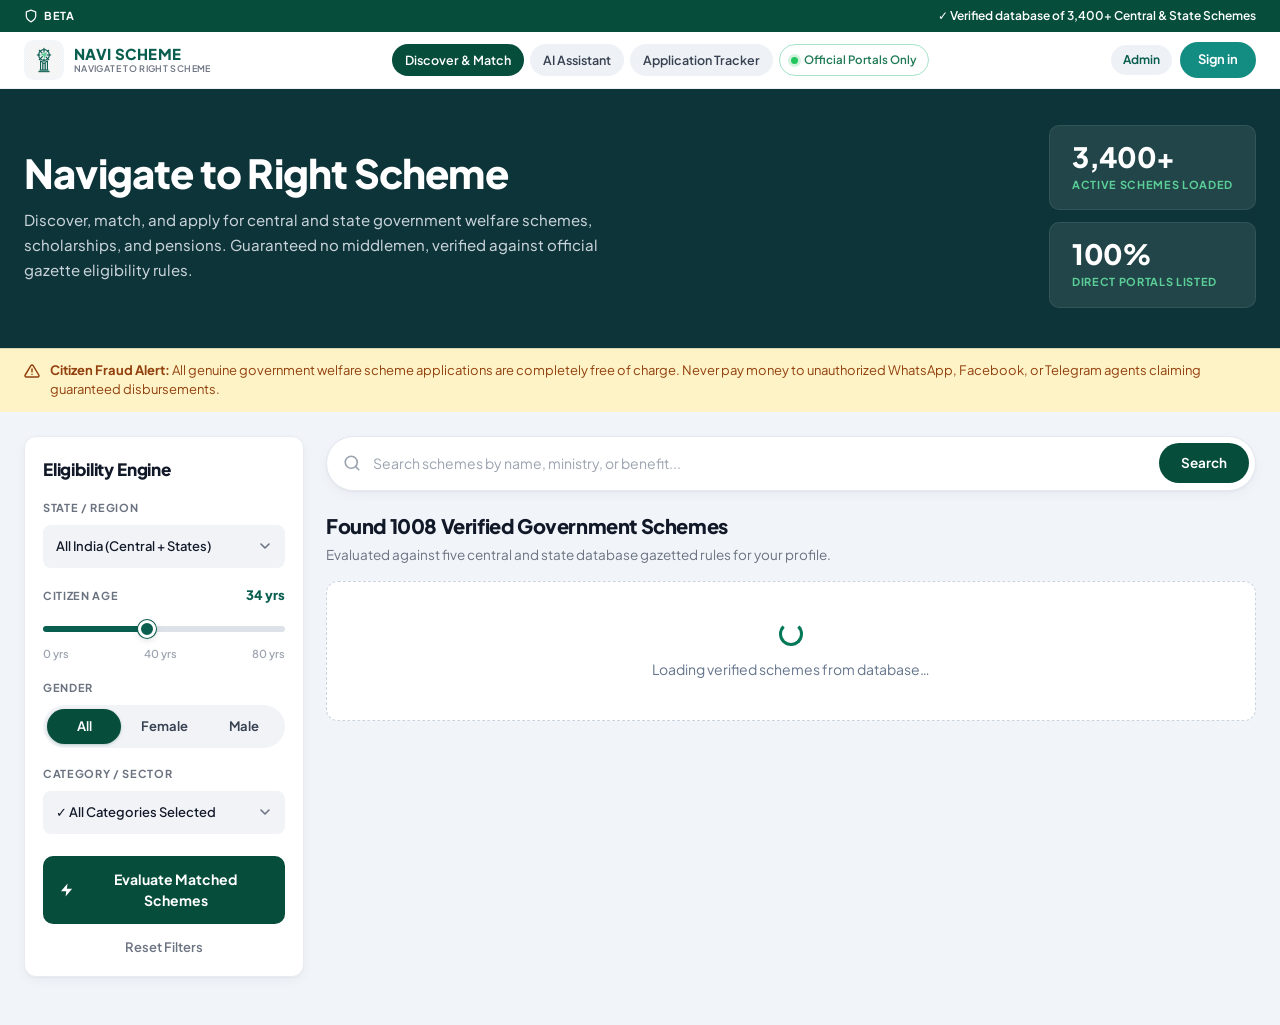
==== commit 9c8d8615: "feat: implement frontend web interface and scheme discovery engine for Navi-Scheme" ====
--- a/apps/web/public/index.html
+++ b/apps/web/public/index.html
@@ -145,7 +145,11 @@
         </div>
 
         <div class="scheme-grid" id="schemeGrid">
-          <!-- Cards injected by app.js -->
+          <!-- Initial loading placeholder cards -->
+          <div style="grid-column: 1 / -1; text-align: center; padding: 40px 20px; color: #64748b; font-size: 14px; background: #ffffff; border-radius: 12px; border: 1px dashed #cbd5e1;">
+            <div style="display: inline-block; width: 24px; height: 24px; border: 3px solid #047857; border-top-color: transparent; border-radius: 50%; animation: spin 0.8s linear infinite; margin-bottom: 8px;"></div>
+            <div>Loading verified schemes from database…</div>
+          </div>
         </div>
 
         <div id="paginationWrap" style="margin-top: 24px; text-align: center; display: none;">
--- a/apps/web/public/styles.css
+++ b/apps/web/public/styles.css
@@ -128,10 +128,12 @@
 .header-inner {
   max-width: 1280px;
   margin: 0 auto;
-  padding: 10px 24px;
-  display: flex;
-  align-items: center;
+  padding: 8px 24px;
+  display: flex;
+  align-items: center;
+  justify-content: space-between;
   gap: 16px;
+  min-height: 56px;
 }
 
 .brand {
@@ -178,7 +180,7 @@
   gap: 6px;
   flex: 1;
   justify-content: center;
-  flex-wrap: wrap;
+  flex-wrap: nowrap;
   min-width: 0;
 }
 
@@ -187,7 +189,7 @@
   font-weight: 600;
   color: #374151;
   background: var(--nav-pill);
-  padding: 8px 14px;
+  padding: 7px 13px;
   border-radius: 999px;
   white-space: nowrap;
   transition: background 0.15s, color 0.15s;
@@ -205,15 +207,16 @@
 .trust-pill {
   display: inline-flex;
   align-items: center;
-  gap: 7px;
-  font-size: 12px;
+  gap: 6px;
+  font-size: 11.5px;
   font-weight: 600;
   color: var(--eligible-text);
   background: #fff;
   border: 1.5px solid #a7e3c8;
-  padding: 7px 12px;
+  padding: 6px 11px;
   border-radius: 999px;
   white-space: nowrap;
+  flex-shrink: 0;
 }
 
 .trust-dot {
@@ -229,6 +232,26 @@
   align-items: center;
   gap: 8px;
   flex-shrink: 0;
+  flex-wrap: nowrap;
+}
+
+.user-pill {
+  display: flex;
+  align-items: center;
+  gap: 8px;
+  font-size: 13px;
+  font-weight: 600;
+  color: var(--text, #1e293b);
+  white-space: nowrap;
+}
+
+.user-name-text {
+  max-width: 150px;
+  overflow: hidden;
+  text-overflow: ellipsis;
+  white-space: nowrap;
+  display: inline-block;
+  vertical-align: middle;
 }
 
 .btn {
@@ -472,13 +495,11 @@
   width: 100%;
   height: 6px;
   border-radius: 999px;
-  background: linear-gradient(
-    to right,
-    var(--teal-deep) 0%,
-    var(--teal-deep) var(--pct, 42.5%),
-    #dde1e8 var(--pct, 42.5%),
-    #dde1e8 100%
-  );
+  background: linear-gradient(to right,
+      var(--teal-deep) 0%,
+      var(--teal-deep) var(--pct, 42.5%),
+      #dde1e8 var(--pct, 42.5%),
+      #dde1e8 100%);
   outline: none;
 }
 
@@ -651,19 +672,40 @@
   animation: cardIn 0.45s ease both;
 }
 
-.scheme-card:nth-child(1) { animation-delay: 0.05s; }
-.scheme-card:nth-child(2) { animation-delay: 0.12s; }
-.scheme-card:nth-child(3) { animation-delay: 0.18s; }
-.scheme-card:nth-child(4) { animation-delay: 0.24s; }
+.scheme-card:nth-child(1) {
+  animation-delay: 0.05s;
+}
+
+.scheme-card:nth-child(2) {
+  animation-delay: 0.12s;
+}
+
+.scheme-card:nth-child(3) {
+  animation-delay: 0.18s;
+}
+
+.scheme-card:nth-child(4) {
+  animation-delay: 0.24s;
+}
 
 @keyframes cardIn {
   from {
     opacity: 0;
     transform: translateY(10px);
   }
+
   to {
     opacity: 1;
     transform: translateY(0);
+  }
+}
+
+@keyframes spin {
+  from {
+    transform: rotate(0deg);
+  }
+  to {
+    transform: rotate(360deg);
   }
 }
 
@@ -898,6 +940,7 @@
     opacity: 0;
     transform: translateY(12px);
   }
+
   to {
     opacity: 1;
     transform: translateY(0);
@@ -1056,6 +1099,775 @@
   overflow: hidden;
 }
 
+
+/* =========================================================
+   CHATGPT-STYLE AI ASSISTANT INTERFACE
+   ========================================================= */
+.page-hero {
+  background: linear-gradient(135deg, var(--teal-hero) 0%, #0b3a40 100%);
+  color: #fff;
+  padding: 24px 0;
+}
+
+.page-hero-inner {
+  max-width: 1380px;
+  margin: 0 auto;
+  padding: 0 24px;
+  display: flex;
+  justify-content: space-between;
+  align-items: center;
+  flex-wrap: wrap;
+  gap: 16px;
+}
+
+.hero-badge {
+  display: inline-block;
+  background: rgba(92, 207, 152, 0.2);
+  color: var(--mint);
+  font-size: 10px;
+  font-weight: 800;
+  letter-spacing: 0.08em;
+  padding: 4px 8px;
+  border-radius: 4px;
+  margin-bottom: 6px;
+}
+
+.page-hero-inner h1 {
+  font-size: 26px;
+  font-weight: 800;
+  line-height: 1.2;
+}
+
+.page-hero-inner p {
+  font-size: 13px;
+  color: rgba(255, 255, 255, 0.8);
+}
+
+.page-hero-pills {
+  display: flex;
+  gap: 8px;
+  flex-wrap: wrap;
+}
+
+.page-hero-pills span {
+  background: rgba(255, 255, 255, 0.1);
+  padding: 5px 12px;
+  border-radius: 99px;
+  font-size: 11px;
+  font-weight: 600;
+}
+
+/* Assistant 3-column Layout */
+.assistant-layout {
+  display: grid;
+  grid-template-columns: 280px 1fr 280px;
+  gap: 20px;
+  align-items: start;
+}
+
+.panel {
+  background: var(--white);
+  border: 1px solid var(--border);
+  border-radius: var(--radius);
+  padding: 16px;
+  box-shadow: var(--shadow-card);
+}
+
+.prompts-panel h2,
+.sources-panel h2 {
+  font-size: 14px;
+  font-weight: 700;
+  color: var(--teal-deep);
+  margin-bottom: 12px;
+}
+
+.prompt-chip {
+  display: block;
+  width: 100%;
+  text-align: left;
+  background: #f8fafc;
+  border: 1px solid #e2e8f0;
+  border-radius: 8px;
+  padding: 10px 12px;
+  margin-bottom: 8px;
+  font-size: 12px;
+  font-weight: 600;
+  color: #334155;
+  transition: all 0.15s;
+}
+
+.prompt-chip:hover {
+  background: var(--mint-soft);
+  color: var(--teal-deep);
+  border-color: rgba(10, 94, 79, 0.2);
+  transform: translateX(2px);
+}
+
+.panel-note {
+  margin-top: 16px;
+  padding: 10px;
+  background: #f0fdf4;
+  border-radius: 8px;
+  font-size: 11px;
+  color: #166534;
+  line-height: 1.4;
+}
+
+/* ChatGPT Chat Panel */
+.chat-panel {
+  display: flex;
+  flex-direction: column;
+  height: calc(100vh - 200px);
+  min-height: 600px;
+  padding: 0;
+  overflow: hidden;
+}
+
+.chat-panel-header {
+  padding: 12px 18px;
+  background: #f8fafc;
+  border-bottom: 1px solid var(--border);
+  display: flex;
+  justify-content: space-between;
+  align-items: center;
+}
+
+.ai-status-indicator {
+  display: flex;
+  align-items: center;
+  gap: 8px;
+  font-size: 12px;
+  font-weight: 700;
+  color: var(--teal-deep);
+}
+
+.pulse-dot {
+  width: 8px;
+  height: 8px;
+  background: #10b981;
+  border-radius: 50%;
+  box-shadow: 0 0 0 3px rgba(16, 185, 129, 0.2);
+}
+
+.chat-log {
+  flex: 1;
+  overflow-y: auto;
+  padding: 20px;
+  display: flex;
+  flex-direction: column;
+  gap: 16px;
+  background: #f8fafc;
+}
+
+/* ChatGPT Bubbles */
+.bubble {
+  max-width: 90%;
+  padding: 14px 18px;
+  border-radius: 14px;
+  font-size: 14px;
+  line-height: 1.6;
+  position: relative;
+  word-break: break-word;
+}
+
+.bubble-user {
+  align-self: flex-end;
+  background: var(--teal-deep);
+  color: #fff;
+  border-bottom-right-radius: 4px;
+}
+
+.bubble-ai {
+  align-self: flex-start;
+  background: var(--white);
+  border: 1px solid #e2e8f0;
+  color: #1e293b;
+  border-bottom-left-radius: 4px;
+  box-shadow: 0 2px 6px rgba(0, 0, 0, 0.03);
+}
+
+.bubble-ai-header {
+  display: flex;
+  align-items: center;
+  gap: 8px;
+  font-size: 12px;
+  font-weight: 700;
+  color: var(--teal-deep);
+  margin-bottom: 8px;
+  padding-bottom: 6px;
+  border-bottom: 1px solid #f1f5f9;
+}
+
+.ai-avatar {
+  width: 22px;
+  height: 22px;
+  border-radius: 6px;
+  background: var(--teal-deep);
+  color: #fff;
+  display: inline-flex;
+  align-items: center;
+  justify-content: center;
+  font-size: 11px;
+  font-weight: 800;
+}
+
+.bubble p {
+  margin-bottom: 8px;
+}
+
+.bubble p:last-child {
+  margin-bottom: 0;
+}
+
+.bubble-actions {
+  display: flex;
+  gap: 8px;
+  margin-top: 10px;
+  padding-top: 8px;
+  border-top: 1px solid #f1f5f9;
+}
+
+.bubble-action-btn {
+  display: inline-flex;
+  align-items: center;
+  gap: 4px;
+  font-size: 11px;
+  font-weight: 600;
+  color: var(--text-muted);
+  padding: 4px 8px;
+  border-radius: 4px;
+  background: #f1f5f9;
+}
+
+.bubble-action-btn:hover {
+  background: #e2e8f0;
+  color: var(--text);
+}
+
+.cite-note {
+  font-size: 11px;
+  color: #047857;
+  background: #f0fdf4;
+  padding: 6px 10px;
+  border-radius: 6px;
+  margin-top: 8px;
+  font-weight: 600;
+}
+
+.portal-apply-link {
+  display: inline-flex;
+  align-items: center;
+  gap: 5px;
+  color: #047857;
+  background: #ecfdf5;
+  border: 1px solid #a7f3d0;
+  padding: 3px 10px;
+  border-radius: 6px;
+  font-weight: 700;
+  font-size: 12.5px;
+  text-decoration: none;
+  transition: all 0.15s ease;
+  word-break: break-all;
+  margin: 2px 0;
+}
+
+.portal-apply-link:hover {
+  background: #047857;
+  color: #ffffff;
+  border-color: #047857;
+  transform: translateY(-1px);
+  box-shadow: 0 2px 6px rgba(4, 120, 87, 0.2);
+}
+
+.portal-apply-link svg {
+  flex-shrink: 0;
+}
+
+.bubble-ai h3, .bubble-ai-h3 {
+  font-size: 15px;
+  font-weight: 800;
+  color: #0f172a;
+  margin: 10px 0 4px;
+}
+
+.bubble-ai h4, .bubble-ai-h4 {
+  font-size: 13.5px;
+  font-weight: 700;
+  color: #047857;
+  margin: 8px 0 3px;
+}
+
+.bubble-ai ul, .bubble-ai ol {
+  margin: 6px 0 8px 18px;
+}
+
+.bubble-ai li {
+  margin-bottom: 4px;
+  line-height: 1.5;
+}
+
+.chat-scheme-card {
+  background: #f8fafc;
+  border: 1px solid #e2e8f0;
+  border-radius: 10px;
+  padding: 12px;
+  margin-top: 10px;
+}
+
+.chat-scheme-card h4 {
+  font-size: 13px;
+  font-weight: 700;
+  color: var(--teal-deep);
+  margin-bottom: 4px;
+}
+
+.chat-scheme-card p {
+  font-size: 12px;
+  color: #475569;
+  margin-bottom: 8px;
+}
+
+.chat-scheme-actions {
+  display: flex;
+  gap: 6px;
+  flex-wrap: wrap;
+}
+
+.chat-scheme-btn {
+  font-size: 11px;
+  font-weight: 700;
+  padding: 5px 10px;
+  border-radius: 6px;
+  background: var(--teal-deep);
+  color: #fff;
+}
+
+.chat-scheme-btn.secondary {
+  background: #e2e8f0;
+  color: #334155;
+}
+
+/* Interactive Quick Reply Pills */
+.quick-replies-wrap {
+  display: flex;
+  flex-wrap: wrap;
+  gap: 8px;
+  margin-top: 12px;
+  padding-top: 8px;
+}
+
+.quick-reply-pill {
+  display: inline-flex;
+  align-items: center;
+  gap: 6px;
+  background: #f1f5f9;
+  border: 1px solid #cbd5e1;
+  color: var(--teal-deep);
+  font-size: 12px;
+  font-weight: 700;
+  padding: 8px 14px;
+  border-radius: 99px;
+  cursor: pointer;
+  transition: all 0.15s ease;
+  box-shadow: 0 1px 2px rgba(0, 0, 0, 0.04);
+}
+
+.quick-reply-pill:hover {
+  background: var(--teal-deep);
+  color: #ffffff;
+  border-color: var(--teal-deep);
+  transform: translateY(-1px);
+  box-shadow: 0 4px 8px rgba(10, 94, 79, 0.15);
+}
+
+.profile-status-bar {
+  display: flex;
+  align-items: center;
+  gap: 6px;
+  background: #f0fdf4;
+  border: 1px solid #bbf7d0;
+  color: #166534;
+  padding: 6px 12px;
+  border-radius: 8px;
+  font-size: 11px;
+  font-weight: 700;
+  margin-bottom: 12px;
+}
+
+/* Chat Input Bar */
+.chat-form {
+  padding: 14px 18px;
+  background: var(--white);
+  border-top: 1px solid var(--border);
+  display: flex;
+  align-items: center;
+  gap: 10px;
+}
+
+
+.chat-form input {
+  flex: 1;
+  background: var(--input-bg);
+  border: 1px solid transparent;
+  border-radius: 10px;
+  padding: 12px 16px;
+  font-size: 14px;
+  outline: none;
+}
+
+.chat-form input:focus {
+  border-color: var(--teal-deep);
+  background: #fff;
+  box-shadow: 0 0 0 3px rgba(10, 94, 79, 0.1);
+}
+
+.btn-mic {
+  width: 42px;
+  height: 42px;
+  border-radius: 10px;
+  background: #f1f5f9;
+  color: var(--text-muted);
+  display: inline-flex;
+  align-items: center;
+  justify-content: center;
+  flex-shrink: 0;
+  transition: all 0.15s;
+}
+
+.btn-mic:hover {
+  background: #e2e8f0;
+  color: var(--teal-deep);
+}
+
+.btn-mic.recording {
+  background: #fee2e2;
+  color: #dc2626;
+  animation: pulse 1.5s infinite;
+}
+
+@keyframes pulse {
+  0% {
+    transform: scale(1);
+  }
+
+  50% {
+    transform: scale(1.05);
+  }
+
+  100% {
+    transform: scale(1);
+  }
+}
+
+/* Sources panel */
+.source-card {
+  background: #f8fafc;
+  border: 1px solid #e2e8f0;
+  border-radius: 8px;
+  padding: 10px 12px;
+  margin-bottom: 8px;
+  font-size: 12px;
+}
+
+.source-card strong {
+  display: block;
+  font-size: 12px;
+  color: var(--teal-deep);
+  margin-bottom: 2px;
+}
+
+.source-card span {
+  font-size: 11px;
+  color: var(--text-muted);
+}
+
+.source-badge {
+  display: inline-block;
+  font-size: 10px;
+  font-weight: 700;
+  padding: 2px 6px;
+  border-radius: 4px;
+  margin-top: 4px;
+}
+
+.source-badge.open {
+  background: #dcfce7;
+  color: #15803d;
+}
+
+.source-badge.expired {
+  background: #fee2e2;
+  color: #b91c1c;
+}
+
+/* ——— Step-by-Step & Loan Modals ——— */
+.modal-overlay {
+  position: fixed;
+  inset: 0;
+  background: rgba(15, 23, 42, 0.6);
+  backdrop-filter: blur(4px);
+  z-index: 100;
+  display: flex;
+  align-items: center;
+  justify-content: center;
+  padding: 20px;
+  opacity: 0;
+  pointer-events: none;
+  transition: opacity 0.2s ease;
+}
+
+.modal-overlay.open {
+  opacity: 1;
+  pointer-events: auto;
+}
+
+.modal-content {
+  background: #fff;
+  border-radius: 16px;
+  max-width: 680px;
+  width: 100%;
+  max-height: 85vh;
+  overflow-y: auto;
+  box-shadow: 0 20px 25px -5px rgba(0, 0, 0, 0.2);
+  display: flex;
+  flex-direction: column;
+}
+
+.modal-header {
+  padding: 18px 24px;
+  border-bottom: 1px solid #e2e8f0;
+  display: flex;
+  justify-content: space-between;
+  align-items: center;
+  position: sticky;
+  top: 0;
+  background: #fff;
+  z-index: 10;
+}
+
+.modal-header h3 {
+  font-size: 18px;
+  font-weight: 800;
+  color: var(--teal-deep);
+}
+
+.modal-close {
+  font-size: 20px;
+  color: var(--text-muted);
+  width: 32px;
+  height: 32px;
+  border-radius: 8px;
+  display: flex;
+  align-items: center;
+  justify-content: center;
+}
+
+.modal-close:hover {
+  background: #f1f5f9;
+  color: var(--text);
+}
+
+.modal-body {
+  padding: 24px;
+  font-size: 13px;
+  line-height: 1.6;
+}
+
+.step-item {
+  display: flex;
+  gap: 14px;
+  margin-bottom: 20px;
+  position: relative;
+}
+
+.step-num {
+  width: 32px;
+  height: 32px;
+  border-radius: 50%;
+  background: var(--teal-deep);
+  color: #fff;
+  font-weight: 800;
+  font-size: 13px;
+  display: flex;
+  align-items: center;
+  justify-content: center;
+  flex-shrink: 0;
+}
+
+.step-info {
+  flex: 1;
+}
+
+.step-info h4 {
+  font-size: 14px;
+  font-weight: 700;
+  color: #1e293b;
+  margin-bottom: 4px;
+}
+
+.step-info p {
+  color: #475569;
+}
+
+.modal-footer {
+  padding: 16px 24px;
+  border-top: 1px solid #e2e8f0;
+  display: flex;
+  justify-content: space-between;
+  align-items: center;
+  background: #f8fafc;
+}
+
+/* Loan Calculator Modal Styles */
+.calc-grid {
+  display: grid;
+  grid-template-columns: 1fr 1fr;
+  gap: 14px;
+  margin-bottom: 16px;
+}
+
+.calc-card {
+  background: #f8fafc;
+  border: 1px solid #e2e8f0;
+  border-radius: 10px;
+  padding: 14px;
+  text-align: center;
+}
+
+.calc-card-val {
+  font-size: 20px;
+  font-weight: 800;
+  color: var(--teal-deep);
+}
+
+.calc-card-lbl {
+  font-size: 11px;
+  font-weight: 600;
+  color: var(--text-muted);
+}
+
+/* Typing indicator */
+.typing-bubble {
+  display: flex;
+  align-items: center;
+  gap: 4px;
+  padding: 12px 16px;
+}
+
+.typing-dot {
+  width: 6px;
+  height: 6px;
+  background: #94a3b8;
+  border-radius: 50%;
+  animation: typingBounce 1.4s infinite ease-in-out;
+}
+
+.typing-dot:nth-child(1) {
+  animation-delay: 0s;
+}
+
+.typing-dot:nth-child(2) {
+  animation-delay: 0.2s;
+}
+
+.typing-dot:nth-child(3) {
+  animation-delay: 0.4s;
+}
+
+@keyframes typingBounce {
+
+  0%,
+  80%,
+  100% {
+    transform: translateY(0);
+  }
+
+  40% {
+    transform: translateY(-6px);
+  }
+}
+
+/* Responsive adjustments */
+@media (max-width: 1100px) {
+  .assistant-layout {
+    grid-template-columns: 240px 1fr;
+  }
+
+  .sources-panel {
+    display: none;
+  }
+}
+
+@media (max-width: 800px) {
+  .assistant-layout {
+    grid-template-columns: 1fr;
+  }
+
+  .prompts-panel {
+    display: none;
+  }
+
+  .main-inner {
+    grid-template-columns: 1fr;
+  }
+
+  .engine {
+    position: static;
+  }
+}
+
+.chat-header {
+  display: flex;
+  align-items: center;
+  justify-content: space-between;
+  padding: 12px 18px;
+  border-bottom: 1px solid #eef0f4;
+  background: #ffffff;
+}
+
+.chat-header-title {
+  display: flex;
+  align-items: center;
+  gap: 8px;
+  font-size: 13px;
+  font-weight: 700;
+  color: var(--teal-dark, #064d3b);
+}
+
+.chat-status-dot {
+  width: 8px;
+  height: 8px;
+  border-radius: 50%;
+  background: #10b981;
+  box-shadow: 0 0 0 2px rgba(16, 185, 129, 0.2);
+}
+
+.btn-new-chat {
+  display: inline-flex;
+  align-items: center;
+  gap: 6px;
+  padding: 6px 14px;
+  background: var(--mint-soft, #ecfdf5);
+  color: var(--teal-deep, #0a5e4f);
+  border: 1px solid #a7f3d0;
+  border-radius: 999px;
+  font-size: 12.5px;
+  font-weight: 700;
+  cursor: pointer;
+  transition: all 0.15s ease;
+}
+
+.btn-new-chat:hover:not(:disabled) {
+  background: var(--teal-deep, #0a5e4f);
+  color: #ffffff;
+  border-color: var(--teal-deep, #0a5e4f);
+}
+
+.btn-new-chat:disabled {
+  opacity: 0.6;
+  cursor: not-allowed;
+}
+
 .chat-log {
   flex: 1;
   padding: 18px;
@@ -1424,7 +2236,360 @@
   font-weight: 700;
 }
 
+/* ——— AI Chat Bubbles & Interactive Elements ——— */
+.bubble-ai-header {
+  display: flex;
+  align-items: center;
+  gap: 8px;
+  font-size: 12px;
+  font-weight: 700;
+  color: var(--teal-deep, #0a5e4f);
+  margin-bottom: 8px;
+}
+
+.ai-avatar {
+  display: inline-flex;
+  align-items: center;
+  justify-content: center;
+  width: 22px;
+  height: 22px;
+  background: var(--teal-dark, #064d3b);
+  color: #ffffff;
+  border-radius: 6px;
+  font-size: 10.5px;
+  font-weight: 800;
+  letter-spacing: 0.04em;
+}
+
+.typing-bubble {
+  display: flex;
+  align-items: center;
+  gap: 4px;
+  padding: 12px 18px;
+  max-width: fit-content;
+}
+
+.typing-dot {
+  width: 6px;
+  height: 6px;
+  background: var(--teal-mid, #0b6b58);
+  border-radius: 50%;
+  animation: typingPulse 1.2s infinite ease-in-out;
+}
+
+.typing-dot:nth-child(2) {
+  animation-delay: 0.2s;
+}
+
+.typing-dot:nth-child(3) {
+  animation-delay: 0.4s;
+}
+
+.typing-dot:nth-child(4) {
+  animation-delay: 0.6s;
+}
+
+@keyframes typingPulse {
+
+  0%,
+  80%,
+  100% {
+    transform: scale(0.6);
+    opacity: 0.4;
+  }
+
+  40% {
+    transform: scale(1.15);
+    opacity: 1;
+  }
+}
+
+.quick-replies-wrap {
+  display: flex;
+  flex-wrap: wrap;
+  gap: 8px;
+  margin-top: 14px;
+  padding-top: 10px;
+  border-top: 1px dashed #e2e8f0;
+}
+
+.quick-reply-pill {
+  display: inline-flex;
+  align-items: center;
+  background: var(--mint-soft, #ecfdf5);
+  color: var(--teal-deep, #0a5e4f);
+  border: 1.5px solid #a7f3d0;
+  border-radius: 999px;
+  padding: 6px 14px;
+  font-size: 12.5px;
+  font-weight: 650;
+  cursor: pointer;
+  transition: all 0.15s ease;
+}
+
+.quick-reply-pill:hover {
+  background: var(--teal-dark, #064d3b);
+  color: #ffffff;
+  border-color: var(--teal-dark, #064d3b);
+  transform: translateY(-1px);
+}
+
+.bubble-actions {
+  display: flex;
+  align-items: center;
+  gap: 8px;
+  margin-top: 12px;
+  padding-top: 8px;
+  border-top: 1px solid #f1f5f9;
+}
+
+.bubble-action-btn {
+  display: inline-flex;
+  align-items: center;
+  gap: 5px;
+  padding: 4px 10px;
+  border-radius: 6px;
+  background: #f8fafc;
+  color: #64748b;
+  border: 1px solid #e2e8f0;
+  font-size: 11.5px;
+  font-weight: 600;
+  cursor: pointer;
+  transition: all 0.15s ease;
+}
+
+.bubble-action-btn:hover {
+  background: #e2e8f0;
+  color: #1e293b;
+}
+
+.bubble-action-btn.speaking {
+  background: #fee2e2 !important;
+  color: #dc2626 !important;
+  border-color: #fca5a5 !important;
+}
+
+.portal-apply-link {
+  display: inline-flex;
+  align-items: center;
+  gap: 4px;
+  color: #2563eb;
+  font-weight: 700;
+  text-decoration: underline;
+  word-break: break-all;
+}
+
+.portal-apply-link:hover {
+  color: #1d4ed8;
+}
+
+.profile-status-bar {
+  background: var(--mint-soft, #ecfdf5);
+  color: var(--mint-text, #047857);
+  border-bottom: 1px solid #a7f3d0;
+  padding: 8px 18px;
+  font-size: 12.5px;
+  font-weight: 700;
+}
+
+/* ——— Sources Panel ——— */
+.sources-list {
+  display: flex;
+  flex-direction: column;
+  gap: 10px;
+}
+
+.source-badge {
+  display: inline-block;
+  padding: 2px 8px;
+  border-radius: 4px;
+  font-size: 11px;
+  font-weight: 700;
+  width: fit-content;
+  margin-top: 4px;
+}
+
+.source-badge.open {
+  background: #ecfdf5;
+  color: #047857;
+  border: 1px solid #a7f3d0;
+}
+
+.source-badge.expired {
+  background: #fef2f2;
+  color: #dc2626;
+  border: 1px solid #fecaca;
+}
+
+/* ——— Modals ——— */
+.modal {
+  position: fixed;
+  top: 0;
+  left: 0;
+  width: 100vw;
+  height: 100vh;
+  z-index: 10000;
+  display: none;
+  align-items: center;
+  justify-content: center;
+  padding: 16px;
+}
+
+.modal.open {
+  display: flex;
+}
+
+.modal-backdrop {
+  position: absolute;
+  top: 0;
+  left: 0;
+  width: 100%;
+  height: 100%;
+  background: rgba(15, 23, 42, 0.6);
+  backdrop-filter: blur(4px);
+}
+
+.modal-dialog {
+  position: relative;
+  background: #ffffff;
+  border-radius: 16px;
+  box-shadow: 0 25px 50px -12px rgba(0, 0, 0, 0.25);
+  max-width: 680px;
+  width: 100%;
+  max-height: 90vh;
+  display: flex;
+  flex-direction: column;
+  overflow: hidden;
+  z-index: 1;
+  animation: modalSlideUp 0.25s cubic-bezier(0.16, 1, 0.3, 1);
+}
+
+@keyframes modalSlideUp {
+  from {
+    opacity: 0;
+    transform: translateY(16px) scale(0.98);
+  }
+
+  to {
+    opacity: 1;
+    transform: translateY(0) scale(1);
+  }
+}
+
+.modal-header {
+  padding: 16px 20px;
+  border-bottom: 1px solid #e2e8f0;
+  display: flex;
+  align-items: center;
+  justify-content: space-between;
+}
+
+.modal-header h3 {
+  font-size: 16px;
+  font-weight: 800;
+  color: var(--teal-deep, #0a5e4f);
+}
+
+.modal-close {
+  width: 32px;
+  height: 32px;
+  border-radius: 8px;
+  display: grid;
+  place-items: center;
+  color: #64748b;
+  font-size: 16px;
+  cursor: pointer;
+}
+
+.modal-close:hover {
+  background: #f1f5f9;
+  color: #0f172a;
+}
+
+.modal-body {
+  padding: 20px;
+  overflow-y: auto;
+  font-size: 13.5px;
+  line-height: 1.6;
+}
+
+.modal-footer {
+  padding: 14px 20px;
+  border-top: 1px solid #e2e8f0;
+  display: flex;
+  justify-content: flex-end;
+  gap: 10px;
+  background: #f8fafc;
+}
+
+/* Steps Flow */
+.steps-flow {
+  display: flex;
+  flex-direction: column;
+  gap: 12px;
+}
+
+.step-item {
+  display: flex;
+  gap: 12px;
+  align-items: flex-start;
+  padding: 10px 12px;
+  border-radius: 8px;
+  background: #f8fafc;
+  border: 1px solid #e2e8f0;
+}
+
+.step-num {
+  width: 24px;
+  height: 24px;
+  border-radius: 50%;
+  background: var(--teal-dark, #064d3b);
+  color: #fff;
+  display: grid;
+  place-items: center;
+  font-size: 11px;
+  font-weight: 800;
+  flex-shrink: 0;
+  margin-top: 2px;
+}
+
+.step-info h4 {
+  font-size: 13px;
+  font-weight: 700;
+  color: #1e293b;
+  margin-bottom: 2px;
+}
+
+.step-info p {
+  font-size: 12.5px;
+  color: #475569;
+}
+
+/* Calculator Stats Grid */
+.calc-stat-card {
+  background: #ffffff;
+  padding: 10px;
+  border-radius: 8px;
+  border: 1px solid #e2e8f0;
+  display: flex;
+  flex-direction: column;
+  gap: 4px;
+}
+
+.calc-stat-label {
+  font-size: 11px;
+  font-weight: 700;
+  color: #64748b;
+  text-transform: uppercase;
+}
+
+.calc-stat-val {
+  font-size: 15px;
+  font-weight: 800;
+}
+
 @media (max-width: 1100px) {
+
   .assistant-layout,
   .kpi-grid,
   .tracker-stats {
@@ -1451,6 +2616,7 @@
 }
 
 @media (max-width: 960px) {
+
   .auth-shell,
   .tracker-list,
   .page-hero-inner {
@@ -1468,6 +2634,7 @@
 }
 
 @media (max-width: 720px) {
+
   .kpi-grid,
   .tracker-stats,
   .assistant-layout {
@@ -1528,7 +2695,7 @@
     grid-template-columns: 1fr;
   }
 
-  .header-actions > .btn-ghost {
+  .header-actions>.btn-ghost {
     display: none;
   }
 
@@ -1557,6 +2724,7 @@
 }
 
 @media (max-width: 640px) {
+
   .assistant-layout,
   .admin-layout {
     grid-template-columns: 1fr;
@@ -1588,4 +2756,4 @@
     padding-left: 16px;
     padding-right: 16px;
   }
-}
+}
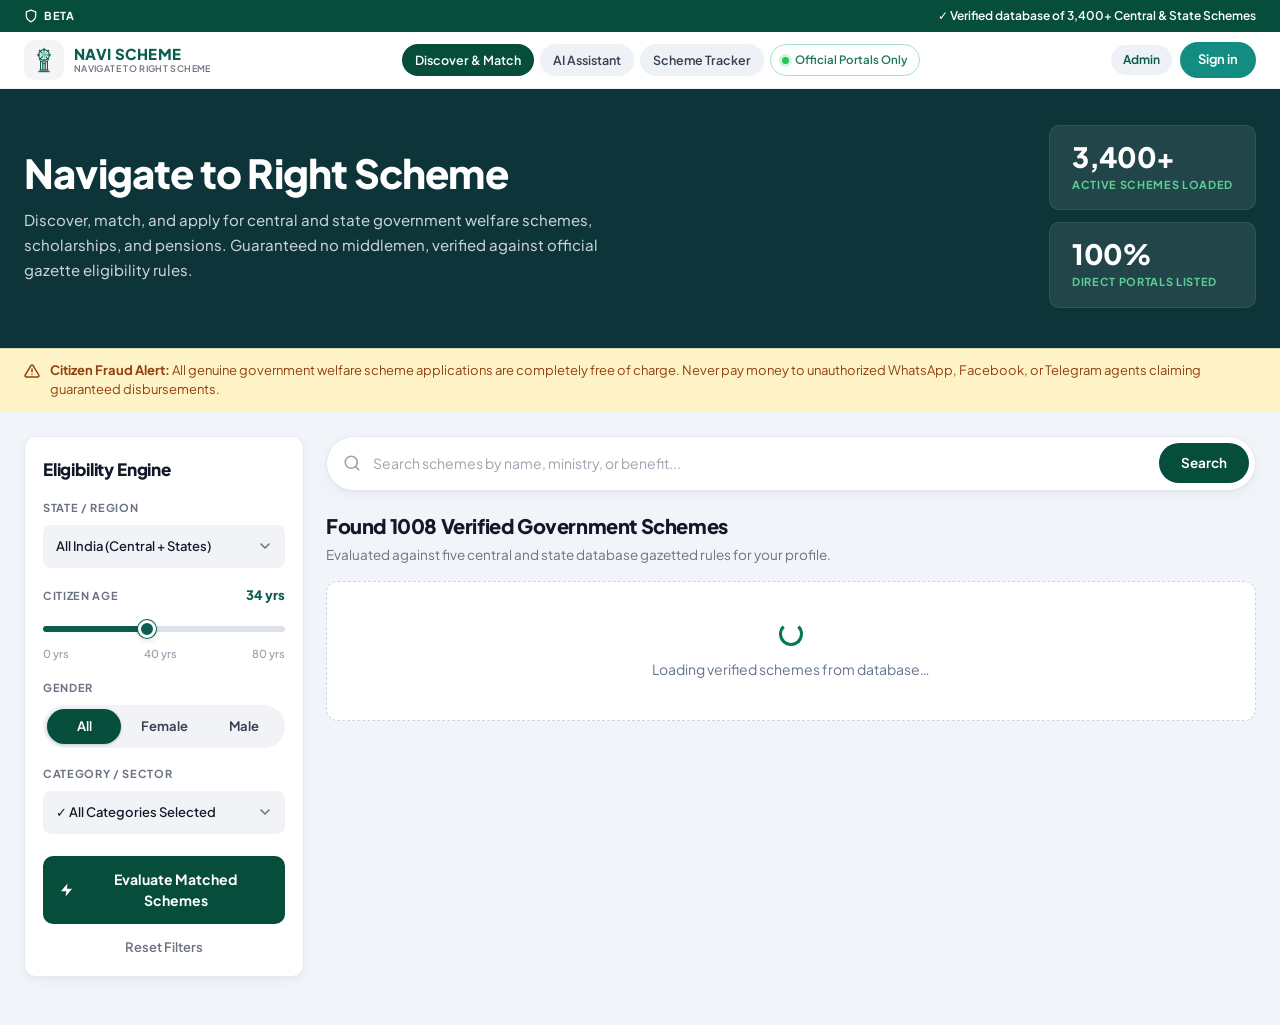
==== commit 97c92a14: "feat: implement scheme data management, user services, and web assistant interface with SQLite backe" ====
--- a/apps/web/public/index.html
+++ b/apps/web/public/index.html
@@ -108,13 +108,14 @@
           <label class="field-label" for="category">CATEGORY / SECTOR</label>
           <div class="select-wrap">
             <select id="category">
-              <option selected>✓ All Categories Selected</option>
-              <option>Pension</option>
-              <option>Health</option>
-              <option>Woman &amp; Child</option>
-              <option>Agriculture</option>
-              <option>Education</option>
-              <option>Housing</option>
+              <option value="All" selected>✓ All Categories Selected</option>
+              <option value="Agriculture">Agriculture</option>
+              <option value="Education">Education</option>
+              <option value="Health">Health</option>
+              <option value="Housing">Housing</option>
+              <option value="Pension">Pension</option>
+              <option value="Women & Child">Women &amp; Child</option>
+              <option value="Social Welfare">Social Welfare</option>
             </select>
             <svg class="select-chevron" width="16" height="16" viewBox="0 0 24 24" fill="none" stroke="currentColor" stroke-width="2.4" stroke-linecap="round" stroke-linejoin="round"><polyline points="6 9 12 15 18 9"/></svg>
           </div>
@@ -161,6 +162,27 @@
     </div>
   </main>
 
+  <!-- Scheme Details & Application Guidance Modal -->
+  <div class="modal" id="schemeDetailModal" role="dialog" aria-modal="true">
+    <div class="modal-backdrop"></div>
+    <div class="modal-dialog" style="max-width: 680px;">
+      <div class="modal-header">
+        <h3 id="modalDetailTitle">Scheme Details &amp; Application Guidance</h3>
+        <button type="button" class="modal-close" id="closeDetailModal" aria-label="Close">✕</button>
+      </div>
+      <div class="modal-body" id="modalDetailBody">
+        <p>Loading scheme details...</p>
+      </div>
+      <div class="modal-footer" style="display: flex; justify-content: space-between; align-items: center; flex-wrap: wrap; gap: 10px;">
+        <button type="button" class="btn btn-ghost" id="modalSaveBtn">🔖 Bookmark Scheme</button>
+        <div style="display: flex; gap: 10px;">
+          <a class="btn btn-ai" id="modalAiBtn" href="assistant.html">Ask AI Assistant</a>
+          <a class="btn btn-apply" id="modalApplyBtn" href="#" target="_blank" rel="noopener">Apply on Official Portal ↗</a>
+        </div>
+      </div>
+    </div>
+  </div>
+
   <script src="site.js"></script>
   <script src="app.js"></script>
 </body>
--- a/apps/web/public/styles.css
+++ b/apps/web/public/styles.css
@@ -766,6 +766,27 @@
   font-size: 13px;
   color: #64748b;
   line-height: 1.55;
+  word-break: break-word;
+}
+
+.btn-read-more {
+  background: none;
+  border: none;
+  color: #0d9488;
+  font-size: 12px;
+  font-weight: 700;
+  cursor: pointer;
+  padding: 0 4px;
+  margin-left: 2px;
+  text-decoration: underline;
+  text-underline-offset: 2px;
+  display: inline;
+  font-family: inherit;
+  transition: color 0.15s ease;
+}
+
+.btn-read-more:hover {
+  color: #0f766e;
 }
 
 .benefits {
@@ -1559,7 +1580,46 @@
   }
 }
 
-/* Sources panel */
+/* Sources panel with vertical scrolling */
+.sources-panel {
+  display: flex;
+  flex-direction: column;
+  max-height: 600px;
+}
+
+.sources-panel h2 {
+  flex-shrink: 0;
+  margin-bottom: 12px;
+}
+
+.sources-list {
+  flex: 1;
+  overflow-y: auto;
+  overflow-x: hidden;
+  max-height: 520px;
+  padding-right: 4px;
+  scrollbar-width: thin;
+  scrollbar-color: #cbd5e1 #f8fafc;
+}
+
+.sources-list::-webkit-scrollbar {
+  width: 5px;
+}
+
+.sources-list::-webkit-scrollbar-track {
+  background: #f8fafc;
+  border-radius: 4px;
+}
+
+.sources-list::-webkit-scrollbar-thumb {
+  background: #cbd5e1;
+  border-radius: 4px;
+}
+
+.sources-list::-webkit-scrollbar-thumb:hover {
+  background: #94a3b8;
+}
+
 .source-card {
   background: #f8fafc;
   border: 1px solid #e2e8f0;
@@ -1787,34 +1847,7 @@
   }
 }
 
-/* Responsive adjustments */
-@media (max-width: 1100px) {
-  .assistant-layout {
-    grid-template-columns: 240px 1fr;
-  }
-
-  .sources-panel {
-    display: none;
-  }
-}
-
-@media (max-width: 800px) {
-  .assistant-layout {
-    grid-template-columns: 1fr;
-  }
-
-  .prompts-panel {
-    display: none;
-  }
-
-  .main-inner {
-    grid-template-columns: 1fr;
-  }
-
-  .engine {
-    position: static;
-  }
-}
+/* Chat Header */
 
 .chat-header {
   display: flex;
@@ -2204,12 +2237,29 @@
   background: #fff;
   border: 1px solid #e8ebf0;
   border-radius: 12px;
+  scrollbar-width: thin;
+  scrollbar-color: #cbd5e1 #f8fafc;
+}
+
+.table-wrap::-webkit-scrollbar {
+  height: 6px;
+}
+
+.table-wrap::-webkit-scrollbar-track {
+  background: #f8fafc;
+  border-radius: 4px;
+}
+
+.table-wrap::-webkit-scrollbar-thumb {
+  background: #cbd5e1;
+  border-radius: 4px;
 }
 
 .data-table {
   width: 100%;
   border-collapse: collapse;
   font-size: 13.5px;
+  table-layout: auto;
 }
 
 .data-table th,
@@ -2217,13 +2267,55 @@
   padding: 12px 14px;
   text-align: left;
   border-bottom: 1px solid #eef0f4;
-  white-space: nowrap;
+  vertical-align: middle;
 }
 
 .data-table th {
   font-size: 11px;
+  font-weight: 700;
+  text-transform: uppercase;
   letter-spacing: 0.05em;
   color: var(--text-muted);
+  background: #fafbfc;
+  white-space: nowrap;
+}
+
+.data-table td {
+  white-space: normal;
+}
+
+/* Scheme Name Column */
+.data-table td:first-child {
+  font-weight: 600;
+  color: #0f172a;
+  max-width: 300px;
+  word-break: break-word;
+}
+
+/* Ministry Column */
+.data-table td:nth-child(2) {
+  color: #475569;
+  font-size: 12.5px;
+  max-width: 240px;
+  word-break: break-word;
+}
+
+/* State Column */
+.data-table td:nth-child(3) {
+  white-space: nowrap;
+  color: #64748b;
+  font-size: 12.5px;
+}
+
+/* Status Column */
+.data-table td:nth-child(4) {
+  white-space: nowrap;
+}
+
+/* Actions Column */
+.data-table td:nth-child(5) {
+  white-space: nowrap;
+  text-align: right;
 }
 
 .pill-warn {
@@ -2589,19 +2681,30 @@
 }
 
 @media (max-width: 1100px) {
-
-  .assistant-layout,
+  .nav {
+    display: none;
+  }
+
+  .menu-toggle {
+    display: inline-flex;
+  }
+
+  .header-inner {
+    justify-content: space-between;
+  }
+
+  .assistant-layout {
+    grid-template-columns: 240px 1fr;
+    gap: 16px;
+  }
+
+  .sources-panel {
+    grid-column: 1 / -1;
+  }
+
   .kpi-grid,
   .tracker-stats {
     grid-template-columns: 1fr 1fr;
-  }
-
-  .assistant-layout {
-    grid-template-columns: 1fr 1fr;
-  }
-
-  .prompts-panel {
-    grid-column: 1 / -1;
   }
 
   .admin-layout {
@@ -2616,6 +2719,28 @@
 }
 
 @media (max-width: 960px) {
+  .main-inner {
+    grid-template-columns: 1fr;
+  }
+
+  .engine {
+    position: static;
+  }
+
+  .hero-inner {
+    grid-template-columns: 1fr;
+    gap: 24px;
+  }
+
+  .hero-stats {
+    flex-direction: row;
+    flex-wrap: wrap;
+  }
+
+  .stat-card {
+    flex: 1;
+    min-width: 160px;
+  }
 
   .auth-shell,
   .tracker-list,
@@ -2633,52 +2758,106 @@
   }
 }
 
-@media (max-width: 720px) {
-
-  .kpi-grid,
-  .tracker-stats,
+@media (max-width: 860px) {
   .assistant-layout {
     grid-template-columns: 1fr;
-  }
-}
-
-/* ——— Responsive ——— */
-@media (max-width: 1100px) {
-  .nav {
+    gap: 12px;
+    padding: 0 12px;
+  }
+
+  .prompts-panel {
+    display: flex;
+    flex-direction: row;
+    overflow-x: auto;
+    white-space: nowrap;
+    -webkit-overflow-scrolling: touch;
+    scrollbar-width: none;
+    align-items: center;
+    gap: 8px;
+    padding: 10px 12px;
+    border-radius: 12px;
+  }
+
+  .prompts-panel::-webkit-scrollbar {
     display: none;
   }
 
-  .menu-toggle {
+  .prompts-panel h2 {
+    display: none;
+  }
+
+  .prompt-chip {
     display: inline-flex;
-  }
-
-  .header-inner {
-    justify-content: space-between;
-  }
-}
-
-@media (max-width: 960px) {
-  .main-inner {
-    grid-template-columns: 1fr;
-  }
-
-  .engine {
-    position: static;
-  }
-
-  .hero-inner {
-    grid-template-columns: 1fr;
-    gap: 24px;
-  }
-
-  .hero-stats {
-    flex-direction: row;
-    flex-wrap: wrap;
-  }
-
-  .stat-card {
+    align-items: center;
+    flex-shrink: 0;
+    width: auto;
+    margin-bottom: 0;
+    padding: 6px 14px;
+    font-size: 12px;
+    border-radius: 999px;
+  }
+
+  .prompts-panel div:has(#profileState) {
+    width: auto;
+    flex-shrink: 0;
+    min-width: 140px;
+    margin-top: 0 !important;
+    border-top: none !important;
+    padding-top: 0 !important;
+  }
+
+  .prompts-panel .panel-note {
+    display: none;
+  }
+
+  .chat-panel {
+    height: 65vh;
+    min-height: 420px;
+    max-height: calc(100vh - 200px);
+    border-radius: 12px;
+  }
+
+  .chat-log {
+    padding: 12px;
+    gap: 12px;
+  }
+
+  .bubble {
+    max-width: 95%;
+    padding: 10px 14px;
+    font-size: 13.5px;
+  }
+
+  .chat-form {
+    padding: 8px 10px;
+    gap: 6px;
+    display: flex;
+    align-items: center;
+  }
+
+  .chat-form input {
     flex: 1;
-    min-width: 160px;
+    min-width: 0;
+    font-size: 13px;
+    padding: 8px 10px;
+  }
+
+  .chat-form .btn-search {
+    flex-shrink: 0;
+    padding: 8px 14px;
+    font-size: 12.5px;
+  }
+
+  .modal-dialog {
+    width: calc(100vw - 24px);
+    margin: 10px auto;
+    max-height: 90vh;
+  }
+
+  .modal-header,
+  .modal-body,
+  .modal-footer {
+    padding: 12px 14px;
   }
 }
 
@@ -2695,7 +2874,7 @@
     grid-template-columns: 1fr;
   }
 
-  .header-actions>.btn-ghost {
+  .header-actions > .btn-ghost {
     display: none;
   }
 
@@ -2721,21 +2900,37 @@
   .auth-brand h1 {
     font-size: 26px;
   }
+
+  .kpi-grid,
+  .tracker-stats {
+    grid-template-columns: 1fr;
+  }
 }
 
 @media (max-width: 640px) {
-
-  .assistant-layout,
   .admin-layout {
     grid-template-columns: 1fr;
   }
 
   .chat-panel {
-    min-height: 420px;
+    height: 68vh;
+    min-height: 400px;
   }
 
   .page-hero-inner h1 {
-    font-size: 26px;
+    font-size: 22px;
+  }
+
+  .page-hero-pills {
+    display: flex;
+    flex-wrap: wrap;
+    gap: 6px;
+  }
+
+  .page-hero-pills span,
+  .page-hero-pills button {
+    font-size: 11px;
+    padding: 4px 10px;
   }
 
   .brand-tagline {
@@ -2753,7 +2948,43 @@
   .alert-inner,
   .main-inner,
   .page-hero-inner {
-    padding-left: 16px;
-    padding-right: 16px;
+    padding-left: 12px;
+    padding-right: 12px;
+  }
+
+  /* Loan modal on small screens */
+  .modal-body > div[style*="grid-template-columns: 1fr 1fr"] {
+    grid-template-columns: 1fr !important;
+    gap: 10px !important;
+  }
+
+  .calc-results-box > div:first-child {
+    grid-template-columns: 1fr 1fr !important;
+    gap: 8px !important;
+  }
+}
+
+@media (max-width: 480px) {
+  .bubble {
+    max-width: 100%;
+  }
+
+  .chat-form .btn-search {
+    padding: 8px 12px;
+    font-size: 12px;
+  }
+
+  .chat-form .btn-mic {
+    width: 34px;
+    height: 34px;
+    padding: 0;
+    display: inline-flex;
+    align-items: center;
+    justify-content: center;
+  }
+
+  .quick-reply-pill {
+    padding: 5px 10px;
+    font-size: 11px;
   }
 }
